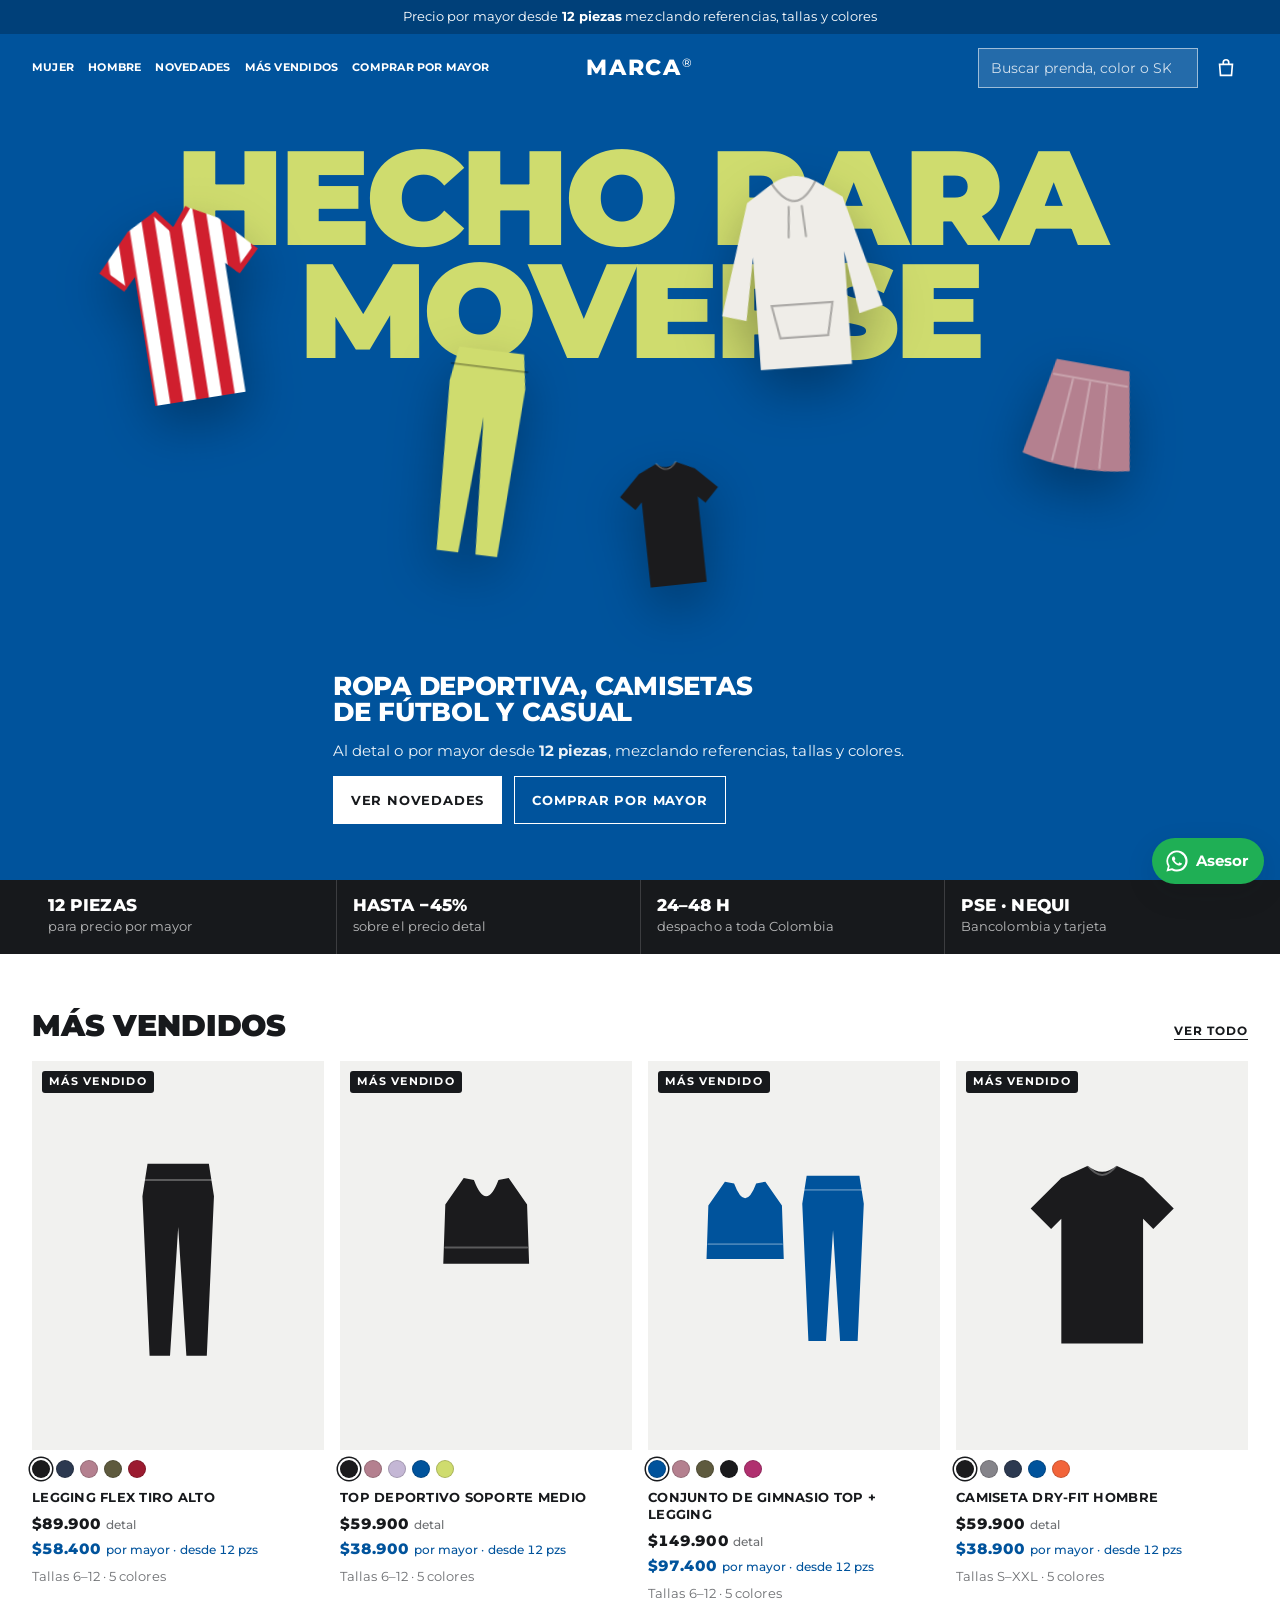
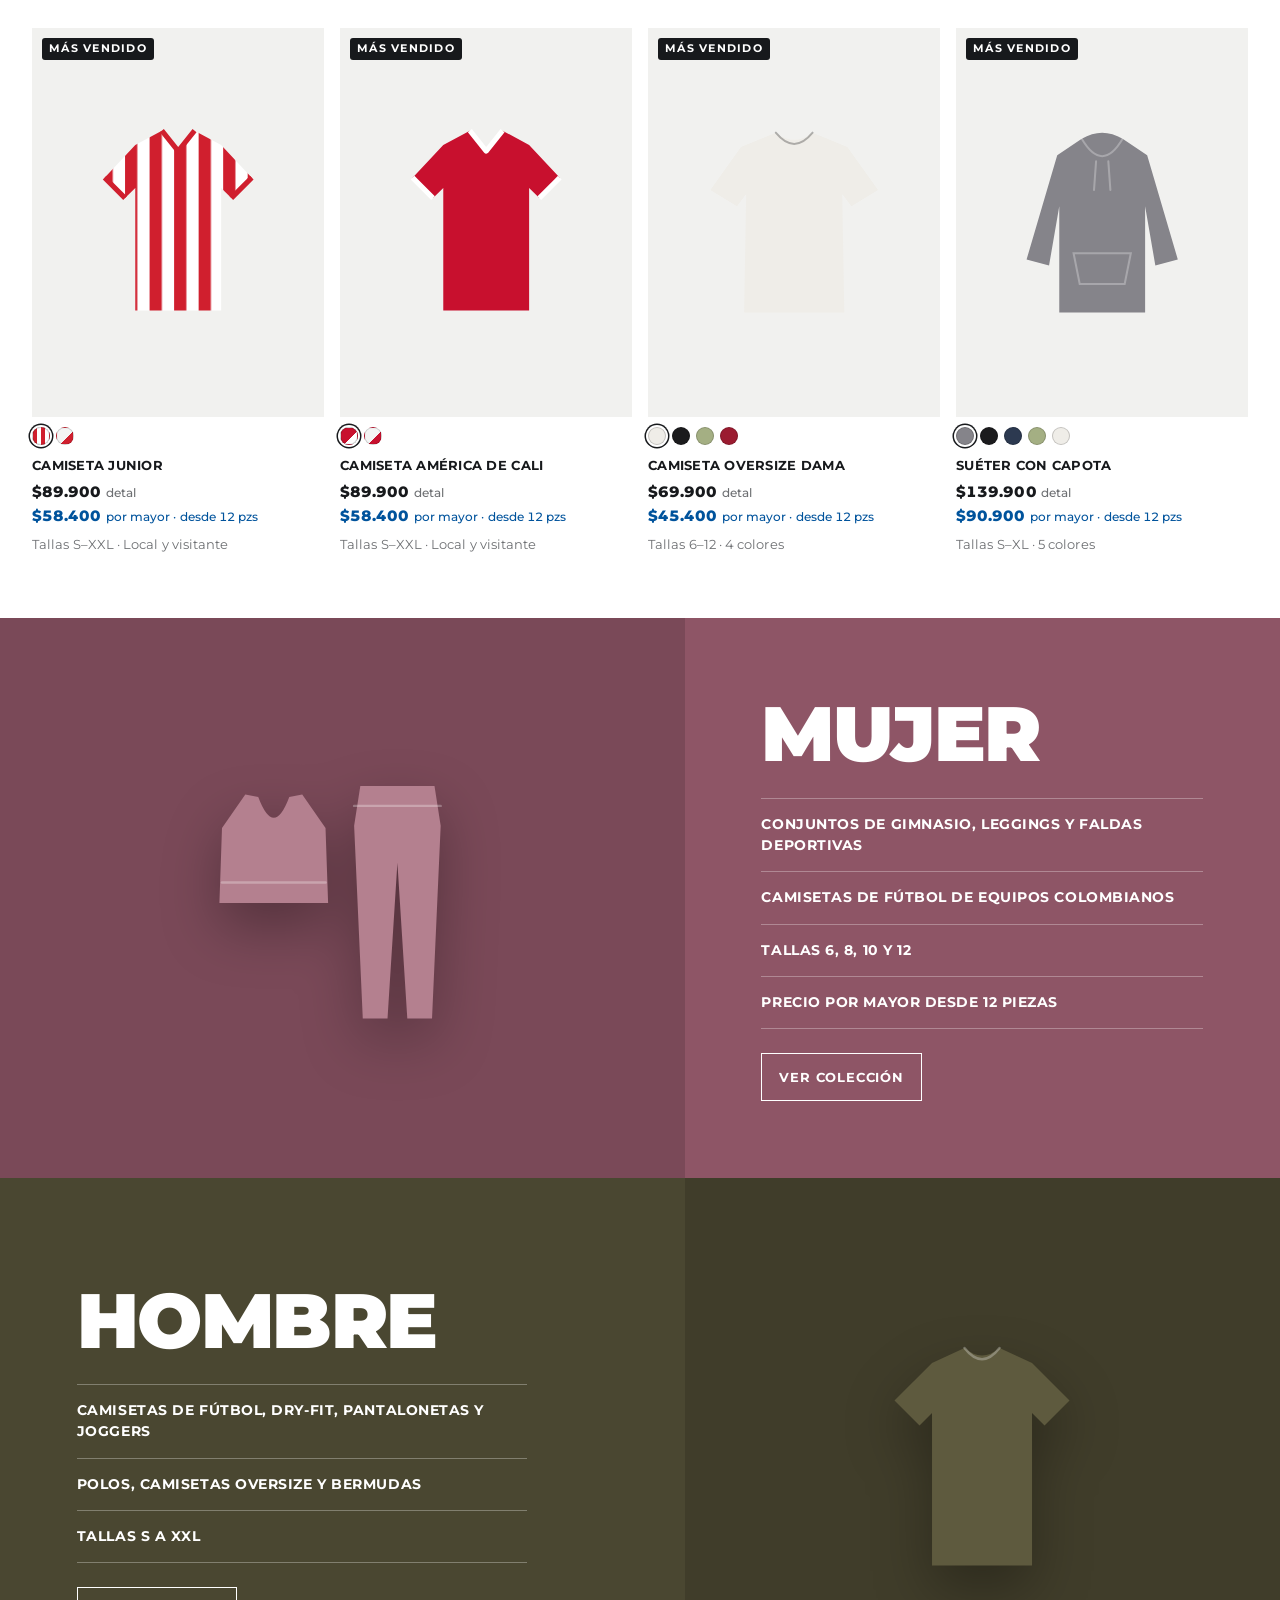
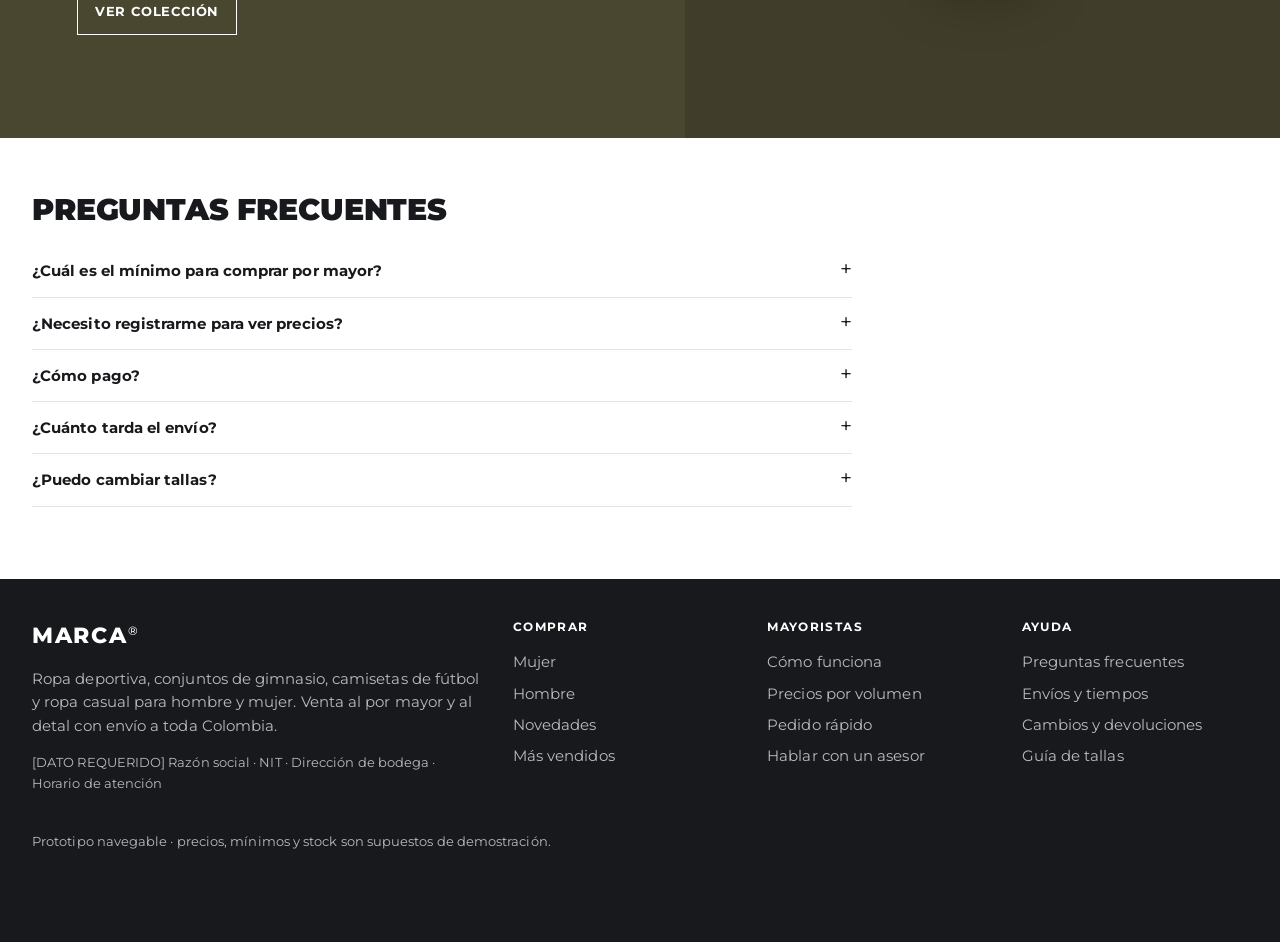
==== index.html @ 1f0aa7eb "Home: dejar solo "Más vendidos" y quitar "Novedades" Más vendidos queda justo después de la franja d" ====
<!doctype html>
<html lang="es-CO">
<head>
  <meta charset="utf-8" />
  <meta name="viewport" content="width=device-width, initial-scale=1, viewport-fit=cover" />
  <title>MARCA · Ropa deportiva, fútbol y casual al por mayor y al detal</title>
  <meta name="description" content="Ropa deportiva, conjuntos de gimnasio, camisetas de fútbol de equipos colombianos y ropa casual para hombre y mujer. Precio por mayor desde 12 piezas mezclando referencias, tallas y colores. Envío a toda Colombia." />
  <link rel="preconnect" href="https://fonts.googleapis.com" />
  <link rel="preconnect" href="https://fonts.gstatic.com" crossorigin />
  <link rel="stylesheet" href="https://fonts.googleapis.com/css2?family=Montserrat:wght@400..900&family=IBM+Plex+Mono:wght@500&display=swap" />
  <link rel="stylesheet" href="assets/css/styles.css" />
</head>
<body class="home">
  <header id="site-header"></header>

  <main>
    <!-- Hero a todo el ancho: titular gigante con las prendas flotando encima -->
    <section class="hero-full" aria-label="Portada">
      <p class="hero-word" aria-hidden="true"><span>HECHO PARA</span><span>MOVERSE</span></p>
      <div class="hero-float" id="hero-float"></div>
      <div class="hero-copy wrap">
        <h1>Ropa deportiva, camisetas de fútbol y casual</h1>
        <p>Al detal o por mayor desde <b>12 piezas</b>, mezclando referencias, tallas y colores.</p>
        <div class="hero-cta">
          <a class="btn light" href="catalogo.html?tag=nuevo">Ver novedades</a>
          <a class="btn outline-light" href="mayoristas.html">Comprar por mayor</a>
        </div>
      </div>
    </section>

    <div class="facts-band">
      <div class="wrap facts">
        <div class="fact"><b>12 piezas</b><span>para precio por mayor</span></div>
        <div class="fact"><b>Hasta −45%</b><span>sobre el precio detal</span></div>
        <div class="fact"><b>24–48 h</b><span>despacho a toda Colombia</span></div>
        <div class="fact"><b>PSE · Nequi</b><span>Bancolombia y tarjeta</span></div>
      </div>
    </div>

    <section class="wrap section">
      <div class="section-h"><h2>Más vendidos</h2><a href="catalogo.html?tag=bestseller" class="see-all">Ver todo</a></div>
      <div class="grid" id="best"></div>
    </section>

    <!-- Banners de colección a todo el ancho -->
    <section class="collection c-mujer">
      <div class="collection-art" data-g="set" data-c="malva"></div>
      <div class="collection-copy">
        <h2>Mujer</h2>
        <ul>
          <li>Conjuntos de gimnasio, leggings y faldas deportivas</li>
          <li>Camisetas de fútbol de equipos colombianos</li>
          <li>Tallas 6, 8, 10 y 12</li>
          <li>Precio por mayor desde 12 piezas</li>
        </ul>
        <a class="btn outline-light" href="catalogo.html?genero=mujer">Ver colección</a>
      </div>
    </section>
    <section class="collection c-hombre reverse">
      <div class="collection-art" data-g="tee" data-c="oliva"></div>
      <div class="collection-copy">
        <h2>Hombre</h2>
        <ul>
          <li>Camisetas de fútbol, dry-fit, pantalonetas y joggers</li>
          <li>Polos, camisetas oversize y bermudas</li>
          <li>Tallas S a XXL</li>
        </ul>
        <a class="btn outline-light" href="catalogo.html?genero=hombre">Ver colección</a>
      </div>
    </section>

    <section class="wrap section">
      <div class="section-h"><h2>Preguntas frecuentes</h2></div>
      <div class="faq">
        <details><summary>¿Cuál es el mínimo para comprar por mayor?</summary><p>12 piezas en total. Puedes mezclar referencias, tallas y colores; no hay mínimo por referencia. Con menos de 12 piezas compras al detal.</p></details>
        <details><summary>¿Necesito registrarme para ver precios?</summary><p>No. Cada prenda muestra los dos precios. Solo te pedimos datos al pagar.</p></details>
        <details><summary>¿Cómo pago?</summary><p>PSE, Nequi, Bancolombia y tarjeta de crédito a través de la pasarela de pago. Para pedidos de distribuidor también transferencia con factura.</p></details>
        <details><summary>¿Cuánto tarda el envío?</summary><p>Despachamos en 24–48 horas hábiles. Ciudades principales: 1–3 días. Resto del país: 2–5 días. Envío gratis desde 36 piezas.</p></details>
        <details><summary>¿Puedo cambiar tallas?</summary><p>[DATO REQUERIDO] Definir política de cambios para mayoristas (plazo, estado de la prenda, quién paga el flete).</p></details>
      </div>
    </section>
  </main>

  <footer id="site-footer"></footer>
  <script src="assets/js/data.js"></script>
  <script src="assets/js/app.js"></script>
</body>
</html>
---- assets/css/styles.css ----
/* Tokens. HEX de Pantone son aproximados (ver data.js). */
:root {
  --paper: #F2F1EC;      /* base, cercano a Cloud Dancer 11-4201 */
  --paper-2: #E7E5DE;
  --card: #FBFAF7;
  --ink: #17191C;
  --ink-2: #4B4E53;
  --muted: #6D6F72;
  --line: #D8D5CD;
  --b2b: #00539C;        /* Azul princesa 19-4150: acción mayorista */
  --b2b-ink: #003D73;
  --b2b-soft: #DDE7F2;
  --ok: #2E7A4E;
  --warn: #9A5B00;
  --bad: #A3252F;
  --wa: #1FAF55;
  --radius: 6px;
  --shadow: 0 10px 30px rgba(23, 25, 28, .10);
  --f-display: 'Archivo', 'Arial Narrow', system-ui, sans-serif;
  --f-body: 'Archivo', system-ui, -apple-system, 'Segoe UI', sans-serif;
  --f-mono: 'IBM Plex Mono', ui-monospace, Consolas, monospace;
  --ease: cubic-bezier(.2, .7, .2, 1);
}
*, *::before, *::after { box-sizing: border-box; }
[hidden] { display: none !important; }
html { -webkit-text-size-adjust: 100%; }
body {
  margin: 0; background: var(--paper); color: var(--ink);
  font: 400 16px/1.55 var(--f-body); font-variation-settings: 'wdth' 100;
}
img, svg { max-width: 100%; display: block; }
a { color: inherit; }
button { font: inherit; color: inherit; cursor: pointer; }
input, select { font: inherit; }
code { font-family: var(--f-mono); font-size: .78rem; letter-spacing: .02em; }
:focus-visible { outline: 2px solid var(--b2b); outline-offset: 2px; }
.sr { position: absolute; width: 1px; height: 1px; overflow: hidden; clip: rect(0 0 0 0); white-space: nowrap; }
.muted { color: var(--muted); }
.small { font-size: .84rem; }
.center { text-align: center; }
.wrap { max-width: 1280px; margin-inline: auto; padding-inline: 16px; }
@media (min-width: 900px) { .wrap { padding-inline: 32px; } }

/* Tipografía */
h1, h2, h3, .h1, .h2 { font-family: var(--f-display); line-height: 1.02; letter-spacing: -.01em; text-wrap: balance; margin: 0; }
.h1 { font-size: clamp(2.3rem, 6.2vw, 4.6rem); font-weight: 800; font-variation-settings: 'wdth' 72; text-transform: uppercase; }
.h2, h2 { font-size: clamp(1.6rem, 3.4vw, 2.4rem); font-weight: 800; font-variation-settings: 'wdth' 78; text-transform: uppercase; }
h3 { font-size: 1.1rem; font-weight: 700; }
.eyebrow { font-family: var(--f-mono); font-size: .72rem; letter-spacing: .12em; text-transform: uppercase; color: var(--muted); margin: 0; }
.lead { font-size: 1.12rem; color: var(--ink-2); max-width: 36em; }

/* Botones */
.btn {
  display: inline-flex; align-items: center; justify-content: center; gap: .5em;
  min-height: 48px; padding: 0 1.3em; border: 1.5px solid var(--ink); border-radius: var(--radius);
  background: var(--ink); color: var(--paper); text-decoration: none; font-weight: 700; letter-spacing: .01em;
  transition: transform .15s var(--ease), background .2s, border-color .2s;
}
.btn:hover { transform: translateY(-1px); }
.btn:active { transform: translateY(0); }
.btn-b2b { background: var(--b2b); border-color: var(--b2b); color: #fff; }
.btn-b2b:hover { background: var(--b2b-ink); border-color: var(--b2b-ink); }
.btn.ghost { background: transparent; color: var(--ink); }
.btn.ghost:hover { background: var(--ink); color: var(--paper); }
.btn.sm { min-height: 36px; font-size: .85rem; padding: 0 .9em; }
.btn.block { display: flex; width: 100%; }
.btn.disabled { opacity: .4; pointer-events: none; }
.link { background: none; border: 0; padding: 0; text-decoration: underline; font-weight: 700; color: inherit; }
.row { display: flex; gap: 10px; align-items: stretch; flex-wrap: wrap; }
.grow { flex: 1; }

/* Header */
#site-header { position: sticky; top: 0; z-index: 30; background: var(--paper); border-bottom: 1px solid var(--line); }
.announce { background: var(--ink); color: var(--paper); text-align: center; font-size: .8rem; padding: 7px 16px; min-height: 32px; }
.announce p { margin: 0; transition: opacity .3s, transform .3s var(--ease); }
.announce p.out { opacity: 0; transform: translateY(-6px); }
.bar { display: flex; align-items: center; gap: 14px; height: 64px; }
.logo { font-family: var(--f-display); font-weight: 900; font-variation-settings: 'wdth' 62; font-size: 1.7rem; letter-spacing: .02em; text-decoration: none; }
.logo span { font-size: .55em; vertical-align: super; font-weight: 500; }
.nav { display: flex; gap: 20px; margin-left: 12px; }
.nav { align-self: stretch; }
.nav-item { display: flex; }
.nav .nav-top { display: flex; align-items: center; text-decoration: none; font-weight: 600; font-size: .95rem; padding: 0; box-shadow: inset 0 -2px 0 transparent; transition: box-shadow .2s; }
.nav .nav-top:hover, .nav-item.open .nav-top { box-shadow: inset 0 -2px 0 var(--ink); }
.nav .nav-top.nav-b2b { color: var(--b2b); }
.nav .nav-top.nav-b2b:hover, .nav-item.open .nav-top.nav-b2b { box-shadow: inset 0 -2px 0 var(--b2b); }
.search { position: relative; margin-left: auto; flex: 0 1 280px; }
.search input { width: 100%; height: 40px; border: 1px solid var(--line); background: var(--card); border-radius: var(--radius); padding: 0 12px; }
.suggest { position: absolute; top: 46px; left: 0; right: 0; background: var(--card); border: 1px solid var(--line); border-radius: var(--radius); box-shadow: var(--shadow); padding: 6px; z-index: 5; }
.suggest a { display: flex; justify-content: space-between; gap: 8px; padding: 8px; border-radius: 4px; text-decoration: none; font-size: .9rem; }
.suggest a:hover { background: var(--paper-2); }
.suggest p { margin: 8px; font-size: .88rem; color: var(--muted); }
.sg-color { justify-content: flex-start !important; align-items: center; font-weight: 600; }
.sg-color i { width: 16px; height: 16px; border-radius: 50%; border: 1px solid rgba(0,0,0,.15); }
.mode { display: inline-flex; border: 1px solid var(--line); border-radius: 999px; padding: 3px; background: var(--card); }
.mode button { border: 0; background: none; padding: 6px 12px; border-radius: 999px; font-size: .82rem; font-weight: 700; transition: background .2s, color .2s; }
.mode button[aria-pressed="true"] { background: var(--ink); color: var(--paper); }
body[data-mode="mayor"] .mode button[data-mode="mayor"][aria-pressed="true"] { background: var(--b2b); color: #fff; }
.icon-btn { background: none; border: 0; width: 44px; height: 44px; display: inline-grid; place-items: center; border-radius: 50%; position: relative; }
.icon-btn:hover { background: var(--paper-2); }
.count { position: absolute; top: 4px; right: 2px; min-width: 19px; height: 19px; padding: 0 5px; border-radius: 10px; background: var(--b2b); color: #fff; font-size: .7rem; font-weight: 700; display: grid; place-items: center; }
.count.bump { animation: bump .45s var(--ease); }
@keyframes bump { 40% { transform: scale(1.45); } }
.only-m { display: none; }

@media (max-width: 1180px) { .search { flex-basis: 200px; } .nav { gap: 14px; } }
.nav .nav-top { white-space: nowrap; }
@media (max-width: 1023px) {
  .only-m { display: inline-grid; }
  .bar { height: auto; flex-wrap: wrap; padding-block: 8px; gap: 8px; }
  .logo { margin-right: auto; }
  .nav { display: none; position: absolute; left: 0; right: 0; top: 100%; flex-direction: column; gap: 0; margin: 0; background: var(--paper); border-bottom: 1px solid var(--line); padding: 8px 16px 16px; }
  body.menu-open .nav { display: flex; }
  .nav .nav-top { padding: 12px 0; font-size: 1.05rem; border-bottom: 1px solid var(--line); box-shadow: none !important; }
  .search { order: 5; flex: 1 1 100%; margin: 0; }
}

/* Menú desplegable */
.mega {
  position: absolute; left: 0; right: 0; top: 100%; z-index: 29;
  background: var(--paper); border-top: 1px solid var(--line); border-bottom: 1px solid var(--line);
  box-shadow: 0 18px 30px rgba(23, 25, 28, .08);
  opacity: 0; visibility: hidden; transform: translateY(-6px);
  transition: opacity .18s var(--ease), transform .22s var(--ease), visibility 0s linear .22s;
}
.nav-item.open .mega { opacity: 1; visibility: visible; transform: none; transition-delay: 0s; }
.mega-in { display: flex; gap: 48px; padding-block: 28px 32px; }
.mega-col { display: grid; gap: 10px; align-content: start; flex: 0 1 220px; min-width: 0; }
.mega-h { font-family: var(--f-mono); font-size: .72rem; letter-spacing: .12em; text-transform: uppercase; color: var(--muted); text-decoration: none; }
a.mega-h:hover { color: var(--ink); }
.mega ul { list-style: none; margin: 0; padding: 0; display: grid; gap: 2px; }
.mega li a { display: flex; justify-content: space-between; gap: 10px; padding: 5px 0; text-decoration: none; font-size: .95rem; }
.mega li a:hover { text-decoration: underline; text-underline-offset: 3px; }
.mega li small { color: var(--muted); font-family: var(--f-mono); font-size: .72rem; }
.mega .mega-all { font-weight: 700; margin-top: 4px; }
.mega-col.mega-tiers { flex-basis: 380px; }
.mega-tiers li { display: flex; justify-content: space-between; gap: 10px; padding: 7px 0; border-bottom: 1px solid var(--line); font-size: .9rem; font-variant-numeric: tabular-nums; }
.mega-tiers .btn { justify-self: start; }
.mega-feat { display: grid; gap: 4px; align-content: start; text-decoration: none; flex: 0 0 210px; margin-left: auto; }
.mega-img { background: var(--paper-2); border-radius: var(--radius); aspect-ratio: 4 / 3.4; display: grid; place-items: center; overflow: hidden; }
.mega-img .garment { width: 42%; transition: transform .35s var(--ease); }
.mega-feat:hover .mega-img .garment { transform: translateY(-3px) scale(1.04); }
.mega-feat b { font-size: .95rem; }
.b2b-t { color: var(--b2b); font-weight: 700; }
@media (max-width: 1023px) {
  .nav { max-height: calc(100vh - 150px); overflow-y: auto; }
  .nav-item { display: block; }
  .nav .nav-top { justify-content: space-between; }
  .nav .nav-top::after { content: '+'; font-weight: 400; font-size: 1.3rem; line-height: 1; transition: transform .2s; }
  .nav-item.open .nav-top::after { transform: rotate(45deg); }
  .mega { position: static; display: none; opacity: 1; visibility: visible; transform: none; box-shadow: none; border: 0; background: none; }
  .nav-item.open .mega { display: block; }
  .mega .wrap { padding-inline: 0; }
  .mega-in { display: grid; grid-template-columns: 1fr 1fr; gap: 18px; padding-block: 8px 16px; }
  .mega-col.mega-tiers { grid-column: 1 / -1; }
  .mega-feat, .mega-tiers p { display: none; }
}

/* Footer */
#site-footer { border-top: 1px solid var(--line); margin-top: 64px; padding-block: 40px 90px; }
.foot { display: grid; gap: 28px; grid-template-columns: 2fr 1fr 1fr 1fr; }
.foot h4 { font-family: var(--f-mono); font-size: .72rem; letter-spacing: .12em; text-transform: uppercase; margin: 0 0 10px; }
.foot a:not(.logo) { display: block; text-decoration: none; padding: 4px 0; color: var(--ink-2); }
.foot a:hover { color: var(--ink); text-decoration: underline; }
.legal { padding-top: 24px; }
@media (max-width: 760px) { .foot { grid-template-columns: 1fr 1fr; } .foot > div:first-child { grid-column: 1 / -1; } }

/* WhatsApp flotante */
.wa-float { position: fixed; right: 16px; bottom: calc(16px + env(safe-area-inset-bottom, 0px)); z-index: 25; display: flex; align-items: center; gap: 6px; background: var(--wa); color: #fff; text-decoration: none; font-weight: 700; padding: 10px 16px 10px 12px; border-radius: 999px; box-shadow: var(--shadow); }
.wa-float:hover { filter: brightness(1.05); }

/* Hero */
.hero { display: grid; grid-template-columns: 1.15fr .85fr; gap: 32px; align-items: center; padding-block: 40px 32px; }
.hero .lead { margin: 18px 0 26px; }
.hero-cta { display: flex; gap: 12px; flex-wrap: wrap; }
.hero-art { position: relative; background: var(--paper-2); border-radius: var(--radius); aspect-ratio: 4 / 4.4; display: grid; place-items: center; overflow: hidden; max-width: 100%; }
.hero-art .garment { width: 62%; transition: opacity .35s, transform .5s var(--ease); }
#hero-garments.swap .garment { opacity: 0; transform: translateY(10px) scale(.97); }
.hero-art figcaption { position: absolute; left: 14px; bottom: 12px; right: 14px; font-size: .8rem; display: flex; align-items: center; gap: 8px; }
.hero-art figcaption i, .season-sw i, .sw { display: inline-block; width: 14px; height: 14px; border-radius: 50%; border: 1px solid rgba(0,0,0,.18); }
.hero-art .stamp { position: absolute; top: 14px; left: 14px; font-family: var(--f-mono); font-size: .7rem; letter-spacing: .1em; text-transform: uppercase; background: var(--card); padding: 4px 8px; border-radius: 3px; }
@media (max-width: 860px) {
  .hero { grid-template-columns: 1fr; padding-top: 24px; gap: 20px; }
  .hero-art { aspect-ratio: 16 / 10; }
  .hero-art .garment { width: 34%; }
}

/* Franja de condiciones: responde las 4 preguntas del mayorista */
.facts { display: grid; grid-template-columns: repeat(4, 1fr); border-block: 1px solid var(--line); }
.fact { padding: 18px 16px; border-left: 1px solid var(--line); }
.fact:first-child { border-left: 0; }
.fact b { display: block; font-family: var(--f-display); font-variation-settings: 'wdth' 75; font-size: 1.5rem; font-weight: 800; line-height: 1.1; }
.fact span { font-size: .86rem; color: var(--ink-2); }
@media (max-width: 760px) { .facts { grid-template-columns: 1fr 1fr; } .fact:nth-child(3) { border-left: 0; } .fact:nth-child(n+3) { border-top: 1px solid var(--line); } }

.section { padding-block: 56px 8px; }
.section-h { display: flex; justify-content: space-between; align-items: end; gap: 16px; margin-bottom: 20px; flex-wrap: wrap; }
.section-h p { margin: 6px 0 0; }

/* Categorías */
.cats { display: grid; grid-template-columns: repeat(6, 1fr); gap: 12px; }
.cat { text-decoration: none; display: grid; gap: 4px; }
.cat-img { background: var(--paper-2); border-radius: var(--radius); aspect-ratio: 1; display: grid; place-items: center; transition: background .2s; }
.cat-img .garment { width: 62%; transition: transform .35s var(--ease); }
.cat:hover .cat-img .garment { transform: translateY(-4px) rotate(-2deg); }
.cat span { font-weight: 700; }
@media (max-width: 900px) { .cats { grid-template-columns: repeat(3, 1fr); } }
@media (max-width: 480px) { .cats { grid-template-columns: repeat(2, 1fr); } }

/* Tarjetas de producto */
.grid { display: grid; grid-template-columns: repeat(4, 1fr); gap: 24px 16px; }
@media (max-width: 1000px) { .grid { grid-template-columns: repeat(3, 1fr); } }
@media (max-width: 700px) { .grid { grid-template-columns: repeat(2, 1fr); gap: 20px 12px; } }
.card { display: grid; gap: 10px; align-content: start; }
.card-img { position: relative; display: grid; place-items: center; background: var(--paper-2); border-radius: var(--radius); aspect-ratio: 4 / 5; overflow: hidden; }
.card-img .g-main { width: 70%; }
.card-img .garment { transition: transform .4s var(--ease); }
.card:hover .card-img .garment { transform: scale(1.04); }
.tag { position: absolute; top: 10px; left: 10px; z-index: 1; font-family: var(--f-mono); font-size: .66rem; letter-spacing: .08em; text-transform: uppercase; background: var(--card); padding: 3px 7px; border-radius: 3px; }
.tag.dark { background: var(--ink); color: var(--paper); }
.card-body { display: grid; gap: 6px; }
.card-name { text-decoration: none; font-weight: 600; line-height: 1.3; }
.card-name:hover { text-decoration: underline; }
.card-price { display: grid; gap: 1px; }
.price { font-weight: 800; font-variant-numeric: tabular-nums; }
.price.b2b { color: var(--b2b); }
.card-meta { margin: 0; }
.swatches { display: flex; gap: 6px; list-style: none; margin: 0; padding: 0; flex-wrap: wrap; }
.swatches .sw { width: 18px; height: 18px; padding: 0; cursor: pointer; box-shadow: 0 0 0 2px var(--paper); transition: box-shadow .15s; }
.swatches .sw.on { box-shadow: 0 0 0 2px var(--paper), 0 0 0 3.5px var(--ink); }
.swatches.lg .sw { width: 30px; height: 30px; }

/* Calculadora y niveles */
.calc { display: grid; grid-template-columns: 1fr 1fr; gap: 0; border: 1px solid var(--line); border-radius: var(--radius); background: var(--card); overflow: hidden; }
.calc-in { padding: 24px; display: grid; gap: 14px; align-content: start; }
.calc-in input[type=range] { width: 100%; accent-color: var(--b2b); }
.calc-out { padding: 24px; background: var(--ink); color: var(--paper); display: grid; gap: 14px; align-content: start; }
.calc-out dl { margin: 0; display: grid; gap: 12px; }
.calc-out dt { font-family: var(--f-mono); font-size: .7rem; letter-spacing: .1em; text-transform: uppercase; opacity: .7; }
.calc-out dd { margin: 0; font-family: var(--f-display); font-variation-settings: 'wdth' 75; font-size: 1.7rem; font-weight: 800; font-variant-numeric: tabular-nums; }
.calc-out .hl { color: #9CC3EA; }
.tier-rows { display: grid; gap: 6px; }
.tier-rows div { display: flex; justify-content: space-between; padding: 10px 12px; border: 1px solid var(--line); border-radius: 4px; font-variant-numeric: tabular-nums; transition: background .25s, border-color .25s, color .25s; }
.tier-rows div.on { background: var(--b2b); border-color: var(--b2b); color: #fff; }
@media (max-width: 760px) { .calc { grid-template-columns: 1fr; } }

/* Pasos */
.steps { display: grid; grid-template-columns: repeat(4, 1fr); gap: 16px; counter-reset: s; list-style: none; padding: 0; margin: 0; }
.steps li { border-top: 2px solid var(--ink); padding-top: 14px; counter-increment: s; }
.steps li::before { content: counter(s, decimal-leading-zero); font-family: var(--f-mono); font-size: .75rem; color: var(--muted); }
.steps h3 { margin: 6px 0; }
.steps p { margin: 0; color: var(--ink-2); font-size: .94rem; }
@media (max-width: 800px) { .steps { grid-template-columns: 1fr 1fr; } }
@media (max-width: 460px) { .steps { grid-template-columns: 1fr; } }

/* Temporada */
.seasons { display: grid; grid-template-columns: repeat(3, 1fr); gap: 16px; }
.season { text-decoration: none; border: 1px solid var(--line); border-radius: var(--radius); padding: 18px; display: grid; gap: 6px; background: var(--card); transition: border-color .2s, transform .2s var(--ease); }
.season:hover { border-color: var(--ink); transform: translateY(-2px); }
.season h3 { font-size: 1.4rem; font-family: var(--f-display); font-variation-settings: 'wdth' 75; text-transform: uppercase; }
.season p { margin: 0; }
.season-sw { display: flex; }
.season-sw i { width: 44px; height: 44px; margin-right: -10px; border: 3px solid var(--card); }
@media (max-width: 800px) { .seasons { grid-template-columns: 1fr; } }

/* Confianza */
.trust { display: grid; grid-template-columns: repeat(3, 1fr); gap: 16px; }
.trust > div { border: 1px dashed var(--line); border-radius: var(--radius); padding: 18px; }
.trust h3 { margin-bottom: 6px; }
.trust p { margin: 0; color: var(--ink-2); font-size: .94rem; }
@media (max-width: 800px) { .trust { grid-template-columns: 1fr; } }

/* FAQ */
details { border-bottom: 1px solid var(--line); padding: 14px 0; }
summary { cursor: pointer; font-weight: 700; list-style: none; display: flex; justify-content: space-between; gap: 12px; }
summary::-webkit-details-marker { display: none; }
summary::after { content: '+'; font-weight: 400; font-size: 1.3rem; line-height: 1; transition: transform .2s; }
details[open] summary::after { transform: rotate(45deg); }
details p { margin: 10px 0 0; color: var(--ink-2); }
.faq { max-width: 820px; }

/* Catálogo */
.cat-head { display: flex; justify-content: space-between; align-items: end; gap: 16px; padding-block: 28px 16px; flex-wrap: wrap; }
.cat-tools { display: flex; gap: 10px; align-items: center; flex-wrap: wrap; }
.cat-tools select { height: 40px; border: 1px solid var(--line); border-radius: var(--radius); background: var(--card); padding: 0 10px; }
.view-toggle { display: inline-flex; border: 1px solid var(--line); border-radius: var(--radius); overflow: hidden; }
.view-toggle button { border: 0; background: var(--card); padding: 0 12px; height: 38px; font-size: .85rem; font-weight: 600; }
.view-toggle button[aria-pressed="true"] { background: var(--b2b); color: #fff; }
.layout { display: grid; grid-template-columns: 240px 1fr; gap: 32px; align-items: start; }
.filters { position: sticky; top: 120px; max-height: calc(100vh - 140px); overflow: auto; }
.filters-h { display: none; }
fieldset { border: 0; border-bottom: 1px solid var(--line); margin: 0; padding: 14px 0; }
legend { font-family: var(--f-mono); font-size: .72rem; letter-spacing: .12em; text-transform: uppercase; padding: 0; margin-bottom: 8px; float: left; width: 100%; }
fieldset > *:not(legend) { clear: both; }
.chk { display: flex; gap: 8px; align-items: center; padding: 4px 0; cursor: pointer; }
.chk input { accent-color: var(--ink); width: 18px; height: 18px; }
.size-grid { display: grid; grid-template-columns: repeat(4, 1fr); gap: 6px; }
.size-chip input, .color-chip input { position: absolute; opacity: 0; }
.size-chip span { display: grid; place-items: center; height: 36px; border: 1px solid var(--line); border-radius: 4px; font-size: .82rem; cursor: pointer; background: var(--card); }
.size-chip input:checked + span { background: var(--ink); color: var(--paper); border-color: var(--ink); }
.size-chip input:focus-visible + span, .color-chip input:focus-visible + i { outline: 2px solid var(--b2b); outline-offset: 2px; }
.color-grid { display: grid; gap: 4px; }
.color-chip { position: relative; display: flex; align-items: center; gap: 8px; cursor: pointer; font-size: .9rem; padding: 3px 0; }
.color-chip i { width: 20px; height: 20px; border-radius: 50%; border: 1px solid rgba(0,0,0,.18); }
.color-chip input:checked + i { box-shadow: 0 0 0 2px var(--paper), 0 0 0 3.5px var(--ink); }
.color-chip input:checked ~ span { font-weight: 700; }
.chips { display: flex; gap: 6px; flex-wrap: wrap; margin-bottom: 16px; min-height: 0; }
.chip { border: 1px solid var(--line); background: var(--card); border-radius: 999px; padding: 4px 10px; font-size: .82rem; text-transform: capitalize; }
.chip:hover { border-color: var(--ink); }
.open-filters { display: none; }
.empty { padding: 40px 0; display: grid; gap: 12px; justify-items: start; }
@media (max-width: 899px) {
  .layout { grid-template-columns: 1fr; }
  .open-filters { display: inline-flex; }
  .filters { position: fixed; inset: auto 0 0 0; top: auto; max-height: 82vh; background: var(--paper); z-index: 40; padding: 0 16px 16px; border-radius: 14px 14px 0 0; box-shadow: 0 -10px 40px rgba(0,0,0,.2); transform: translateY(105%); transition: transform .3s var(--ease); }
  body.filters-open .filters { transform: none; }
  .filters-h { display: flex; justify-content: space-between; align-items: center; position: sticky; top: 0; background: var(--paper); padding: 14px 0; border-bottom: 1px solid var(--line); z-index: 1; }
  .filters-apply { position: sticky; bottom: 0; background: var(--paper); padding-top: 12px; }
}
@media (min-width: 900px) { .filters-apply { display: none; } }

/* Pedido rápido y matriz talla × color */
.quick { display: grid; gap: 18px; }
.quick-item { border: 1px solid var(--line); border-radius: var(--radius); background: var(--card); padding: 14px; }
.quick-item header { display: flex; gap: 10px; align-items: baseline; flex-wrap: wrap; margin-bottom: 10px; }
.quick-item header .price { margin-left: auto; }
.matrix-wrap { overflow-x: auto; }
.matrix { border-collapse: collapse; width: 100%; font-size: .88rem; }
.matrix th, .matrix td { padding: 6px 4px; text-align: center; border-bottom: 1px solid var(--line); vertical-align: top; }
.matrix thead th { font-family: var(--f-mono); font-size: .72rem; color: var(--muted); font-weight: 500; }
.matrix tbody th { text-align: left; white-space: nowrap; font-weight: 600; padding-right: 10px; }
.matrix tbody th .sw { vertical-align: -2px; margin-right: 6px; }
.matrix input { width: 52px; height: 38px; text-align: center; border: 1px solid var(--line); border-radius: 4px; background: var(--paper); font-variant-numeric: tabular-nums; }
.matrix input:not(:placeholder-shown) { border-color: var(--b2b); background: var(--b2b-soft); font-weight: 700; }
.matrix small { display: block; font-size: .66rem; margin-top: 2px; }
.matrix .low { color: var(--warn); }
.matrix .out { color: var(--muted); display: inline-block; padding-top: 10px; }
.matrix .rt { font-weight: 800; font-variant-numeric: tabular-nums; padding-top: 14px; }
.curve { display: flex; gap: 8px; align-items: center; margin-top: 10px; flex-wrap: wrap; }

/* Medidor de nivel */
.meter { display: grid; gap: 8px; padding: 12px 14px; background: var(--b2b-soft); border-radius: var(--radius); }
.meter p { margin: 0; font-size: .9rem; }
.meter.compact { border-radius: 0; }
.track { position: relative; height: 8px; background: rgba(0,83,156,.18); border-radius: 4px; overflow: hidden; }
.track span { position: absolute; inset: 0 auto 0 0; background: var(--b2b); border-radius: 4px; transition: width .5s var(--ease); }
.track i { position: absolute; top: 0; bottom: 0; width: 2px; background: var(--card); }

/* PDP */
.crumbs { padding-block: 18px; }
.crumbs a { text-decoration: none; }
.crumbs a:hover { text-decoration: underline; }
.pdp { display: grid; grid-template-columns: 1.1fr .9fr; gap: 40px; align-items: start; }
.gallery { position: sticky; top: 120px; display: grid; gap: 10px; }
.g-stage { background: var(--paper-2); border-radius: var(--radius); aspect-ratio: 4 / 4.6; display: grid; place-items: center; }
.g-stage .garment { width: 58%; animation: fadeUp .4s var(--ease); }
@keyframes fadeUp { from { opacity: .3; transform: translateY(6px); } }
.g-thumbs { display: flex; gap: 8px; overflow-x: auto; }
.g-thumbs button { flex: 0 0 72px; aspect-ratio: 1; background: var(--paper-2); border: 1px solid transparent; border-radius: 4px; padding: 8px; }
.g-thumbs button:hover { border-color: var(--ink); }
.buy { display: grid; gap: 16px; }
.buy h1 { font-size: clamp(1.8rem, 3.6vw, 2.6rem); font-weight: 800; font-variation-settings: 'wdth' 75; text-transform: uppercase; }
.pdp-price { font-size: 1.8rem; font-weight: 800; margin: 0; font-variant-numeric: tabular-nums; }
.field { display: grid; gap: 8px; }
.label { font-size: .9rem; }
.sizes { display: flex; gap: 8px; flex-wrap: wrap; }
.size { min-width: 52px; height: 48px; border: 1px solid var(--line); background: var(--card); border-radius: 4px; font-weight: 600; display: grid; place-items: center; line-height: 1; padding: 0 8px; }
.size small { font-size: .6rem; color: var(--warn); font-weight: 500; }
.size.on { background: var(--ink); color: var(--paper); border-color: var(--ink); }
.size:disabled { opacity: .35; text-decoration: line-through; cursor: not-allowed; }
.sizes.shake { animation: shake .35s; }
@keyframes shake { 25% { transform: translateX(-5px); } 75% { transform: translateX(5px); } }
.qty { display: inline-flex; align-items: center; border: 1px solid var(--line); border-radius: var(--radius); background: var(--card); }
.qty button { width: 44px; height: 46px; border: 0; background: none; font-size: 1.2rem; }
.qty output { min-width: 28px; text-align: center; font-weight: 700; font-variant-numeric: tabular-nums; }
.qty.sm button { width: 30px; height: 30px; font-size: 1rem; }
.qty.sm output { min-width: 22px; font-size: .85rem; }
.tiers { width: 100%; border-collapse: collapse; font-variant-numeric: tabular-nums; font-size: .92rem; }
.tiers th { text-align: left; font-family: var(--f-mono); font-size: .7rem; font-weight: 500; color: var(--muted); letter-spacing: .06em; text-transform: uppercase; padding: 6px 8px; border-bottom: 1px solid var(--ink); }
.tiers td { padding: 9px 8px; border-bottom: 1px solid var(--line); }
.tiers tr.on td { background: var(--b2b); color: #fff; }
.pdp-sum { display: flex; justify-content: space-between; padding: 12px 0; border-top: 1px solid var(--line); font-variant-numeric: tabular-nums; }
.assure { list-style: none; padding: 14px 0; margin: 0; display: grid; gap: 8px; border-block: 1px solid var(--line); color: var(--ink-2); }
.wrap-inner { padding-top: 56px; display: grid; gap: 20px; }
@media (max-width: 860px) {
  .pdp { grid-template-columns: 1fr; gap: 20px; }
  .gallery { position: static; }
  .g-stage { aspect-ratio: 4 / 3.4; }
  .g-stage .garment { width: 40%; }
}

/* Drawer */
.scrim { position: fixed; inset: 0; background: rgba(23,25,28,.45); z-index: 50; }
.drawer { position: fixed; top: 0; right: 0; bottom: 0; width: min(440px, 100%); background: var(--paper); z-index: 51; display: flex; flex-direction: column; transform: translateX(100%); transition: transform .35s var(--ease); box-shadow: var(--shadow); visibility: hidden; }
.drawer.open { transform: none; visibility: visible; }
.drawer-h { display: flex; justify-content: space-between; align-items: center; padding: 12px 16px; padding-top: calc(12px + env(safe-area-inset-top, 0px)); border-bottom: 1px solid var(--line); }
.drawer-h h2 { font-size: 1.3rem; }
.drawer-items { flex: 1; overflow: auto; padding: 0 16px; }
.drawer-f { border-top: 1px solid var(--line); padding: 14px 16px; padding-bottom: calc(14px + env(safe-area-inset-bottom, 0px)); display: grid; gap: 10px; }
.line { display: grid; grid-template-columns: 72px 1fr; gap: 12px; padding: 14px 0; border-bottom: 1px solid var(--line); }
.line-img { display: grid; place-items: center; aspect-ratio: 4 / 5; border-radius: 4px; padding: 6px; }
.line-body { display: grid; gap: 4px; min-width: 0; }
.line-top { display: flex; justify-content: space-between; gap: 8px; }
.line-top a { text-decoration: none; font-weight: 600; }
.line-vars { list-style: none; margin: 4px 0 0; padding: 0; display: grid; gap: 4px; font-size: .84rem; }
.line-vars li { display: flex; align-items: center; gap: 6px; }
.line-vars .sw { width: 12px; height: 12px; }
.line-vars .qty { margin-left: auto; }
.totals { margin: 0; display: grid; gap: 4px; font-variant-numeric: tabular-nums; }
.totals div { display: flex; justify-content: space-between; font-size: .92rem; }
.totals dt { color: var(--ink-2); }
.totals dd { margin: 0; }
.totals .strike { text-decoration: line-through; color: var(--muted); }
.totals .save dd { color: var(--ok); font-weight: 700; }
.totals .grand { font-size: 1.15rem; font-weight: 800; padding-top: 6px; border-top: 1px solid var(--line); margin-top: 4px; }
.totals .grand dt { color: var(--ink); }

/* Toast */
.toast { position: fixed; left: 50%; bottom: calc(84px + env(safe-area-inset-bottom, 0px)); transform: translateX(-50%); background: var(--ink); color: var(--paper); padding: 12px 16px; border-radius: var(--radius); z-index: 60; font-size: .9rem; max-width: calc(100% - 32px); display: flex; gap: 12px; align-items: center; }
.toast.show { animation: toastIn .3s var(--ease); }
@keyframes toastIn { from { opacity: 0; transform: translate(-50%, 10px); } }

/* Página mayoristas */
.b2b-hero { padding-block: 40px 24px; display: grid; gap: 18px; max-width: 880px; }
.conditions { display: grid; grid-template-columns: repeat(3, 1fr); gap: 0; border: 1px solid var(--line); border-radius: var(--radius); background: var(--card); }
.conditions > div { padding: 18px; border-left: 1px solid var(--line); border-top: 1px solid var(--line); }
.conditions > div:nth-child(3n+1) { border-left: 0; }
.conditions > div:nth-child(-n+3) { border-top: 0; }
.conditions h3 { font-size: .98rem; margin-bottom: 4px; }
.conditions p { margin: 0; color: var(--ink-2); font-size: .92rem; }
@media (max-width: 760px) { .conditions { grid-template-columns: 1fr; } .conditions > div { border-left: 0 !important; border-top: 1px solid var(--line) !important; } .conditions > div:first-child { border-top: 0 !important; } }
.lead-form { display: grid; grid-template-columns: 1fr 1fr; gap: 14px; background: var(--card); border: 1px solid var(--line); border-radius: var(--radius); padding: 22px; }
.lead-form .full { grid-column: 1 / -1; }
.lead-form label { display: grid; gap: 6px; font-size: .9rem; font-weight: 600; }
.lead-form input, .lead-form select, .co input, .co select { height: 46px; border: 1px solid var(--line); border-radius: var(--radius); padding: 0 12px; background: var(--paper); font-weight: 400; width: 100%; }
.lead-form .opts { display: flex; gap: 14px; flex-wrap: wrap; font-weight: 400; }
.ok-box { background: var(--b2b-soft); border-radius: var(--radius); padding: 14px; display: grid; gap: 10px; }
@media (max-width: 640px) { .lead-form { grid-template-columns: 1fr; } }

/* Checkout */
.co-layout { display: grid; grid-template-columns: 1.2fr .8fr; gap: 32px; align-items: start; padding-top: 24px; }
.co { display: grid; gap: 20px; }
.co fieldset { background: var(--card); border: 1px solid var(--line); border-radius: var(--radius); padding: 18px; display: grid; gap: 12px; grid-template-columns: 1fr 1fr; }
.co fieldset legend { float: none; padding: 0 6px; margin: 0; width: auto; }
.co label { display: grid; gap: 6px; font-size: .88rem; font-weight: 600; }
.co .full { grid-column: 1 / -1; }
.pay { display: grid; gap: 8px; grid-column: 1 / -1; }
.pay label { display: flex; align-items: center; gap: 10px; border: 1px solid var(--line); border-radius: var(--radius); padding: 12px; font-weight: 600; cursor: pointer; background: var(--paper); }
.pay label:has(input:checked) { border-color: var(--ink); box-shadow: inset 0 0 0 1px var(--ink); }
.pay input { width: 18px; height: 18px; accent-color: var(--ink); }
.pay small { font-weight: 400; color: var(--muted); margin-left: auto; }
.co-side { position: sticky; top: 120px; background: var(--card); border: 1px solid var(--line); border-radius: var(--radius); padding: 18px; display: grid; gap: 14px; }
.co-lines { list-style: none; margin: 0; padding: 0; display: grid; gap: 10px; font-size: .9rem; }
.co-lines li { display: grid; grid-template-columns: 14px 1fr auto; gap: 10px; align-items: start; }
.co-lines .sw { width: 12px; height: 12px; margin-top: 5px; }
@media (max-width: 860px) { .co-layout { grid-template-columns: 1fr; } .co-side { position: static; order: -1; } .co fieldset { grid-template-columns: 1fr; } }

@media (prefers-reduced-motion: reduce) {
  *, *::before, *::after { animation: none !important; transition: none !important; }
}

/* Ficha: dos precios lado a lado que también funcionan como pestañas */
.buy-modes { display: grid; grid-template-columns: 1fr 1fr; gap: 10px; }
.bm { display: grid; gap: 2px; text-align: left; padding: 12px 14px; border: 1.5px solid var(--line); border-radius: var(--radius); background: var(--card); transition: border-color .2s, box-shadow .2s, background .2s; }
.bm:hover { border-color: var(--ink); }
.bm-l { font-family: var(--f-mono); font-size: .7rem; letter-spacing: .1em; text-transform: uppercase; color: var(--muted); }
.bm-p { font-size: 1.6rem; font-weight: 800; font-variant-numeric: tabular-nums; line-height: 1.15; }
.bm-s { font-size: .8rem; color: var(--ink-2); }
.bm.on { border-color: var(--ink); box-shadow: inset 0 0 0 1px var(--ink); }
.bm.b2b .bm-p { color: var(--b2b); }
.bm.b2b.on { border-color: var(--b2b); box-shadow: inset 0 0 0 1px var(--b2b); background: var(--b2b-soft); }
.card-price small { font-weight: 500; font-size: .74rem; }
.card-price .price.b2b { font-size: .95rem; }

/* Tallas agrupadas (dama / caballero / pantalón) y equipos */
.size-group { margin: 10px 0 6px; font-size: .78rem; color: var(--ink-2); font-weight: 600; }
.size-group:first-of-type { margin-top: 0; }
.chk .sw { width: 14px; height: 14px; }
.mega li a span { display: inline-flex; align-items: center; gap: 8px; }
.mega li .sw { width: 14px; height: 14px; }

/* =====================================================================
   Estilo editorial (inspirado en tiendas de moda colombianas):
   fondo blanco, tipografía geométrica gruesa en mayúsculas, bordes rectos,
   imágenes a todo el ancho y encabezado transparente sobre la portada.
   ===================================================================== */
:root {
  --paper: #FFFFFF;
  --paper-2: #F1F1EF;
  --card: #FFFFFF;
  --line: #E4E4E1;
  --radius: 0px;
  --f-display: 'Montserrat', 'Helvetica Neue', Arial, sans-serif;
  --f-body: 'Montserrat', 'Helvetica Neue', Arial, sans-serif;
  --f-mono: 'Montserrat', 'Helvetica Neue', Arial, sans-serif;
  --hero-bg: #00539C;     /* Azul princesa 19-4150 */
  --hero-word: #CFDC6E;   /* Lima daiquiri 12-0435 */
}
body { font-size: 15px; letter-spacing: .005em; }
code { font-family: 'IBM Plex Mono', ui-monospace, Consolas, monospace; }
.h1 { font-size: clamp(2rem, 5vw, 3.6rem); font-weight: 900; letter-spacing: -.01em; }
.h2, h2 { font-size: clamp(1.35rem, 2.6vw, 1.9rem); font-weight: 900; letter-spacing: -.005em; }
.eyebrow, .mega-h, legend, .tag, .bm-l, .foot h4, .calc-out dt, .tiers th, .matrix thead th { font-weight: 700; letter-spacing: .12em; }
.btn { text-transform: uppercase; letter-spacing: .06em; font-size: .82rem; }
.btn.light { background: #fff; color: var(--ink); border-color: #fff; }
.btn.light:hover { background: transparent; color: #fff; }
.btn.outline-light { background: transparent; color: #fff; border-color: #fff; }
.btn.outline-light:hover { background: #fff; color: var(--ink); }
.see-all { font-size: .78rem; font-weight: 700; text-transform: uppercase; letter-spacing: .08em; text-underline-offset: 4px; }

/* Encabezado: menú a la izquierda, marca al centro, búsqueda y pedido a la derecha */
.bar { display: grid; grid-template-columns: 1fr auto 1fr; gap: 16px; height: 68px; }
.nav { justify-self: start; margin: 0; gap: 20px; }
.nav .nav-top { text-transform: uppercase; font-size: .76rem; font-weight: 700; letter-spacing: .04em; }
@media (max-width: 1280px) { .nav { gap: 14px; } .nav .nav-top { font-size: .7rem; letter-spacing: .02em; } .bar-actions .search { width: 170px; flex-basis: 170px; } .logo { font-size: 1.15rem; } }
.nav .nav-top:hover, .nav-item.open .nav-top,
.nav .nav-top.nav-b2b:hover, .nav-item.open .nav-top.nav-b2b { box-shadow: inset 0 -2px 0 currentColor; }
.logo { justify-self: center; font-family: var(--f-display); font-weight: 800; font-size: 1.35rem; letter-spacing: .08em; font-variation-settings: normal; }
.bar-actions { justify-self: end; display: flex; align-items: center; gap: 6px; }
.bar-actions .search { margin: 0; flex: 0 1 220px; width: 220px; }
.search input { border-radius: 0; font-size: .85rem; }
#site-header { transition: background .3s, color .3s, border-color .3s; }
@media (max-width: 1023px) {
  .bar { grid-template-columns: 44px 1fr 44px; grid-template-areas: "menu logo cart" "search search search"; height: auto; padding-block: 6px 10px; row-gap: 6px; }
  #menu-btn { grid-area: menu; }
  .bar .logo { grid-area: logo; margin: 0; }
  .bar-actions { display: contents; }
  .bar-actions .search { grid-area: search; width: 100%; flex: none; }
  .cart-btn { grid-area: cart; justify-self: end; }
}

/* Home: encabezado transparente sobre la portada hasta que se baja */
body.home #site-header { position: fixed; left: 0; right: 0; }
body.home:not(.menu-open) #site-header:not(.solid):not(:has(.nav-item.open)) { background: transparent; border-bottom-color: transparent; color: #fff; }
body.home:not(.menu-open) #site-header:not(.solid):not(:has(.nav-item.open)) .announce { background: rgba(0, 0, 0, .22); }
body.home:not(.menu-open) #site-header:not(.solid):not(:has(.nav-item.open)) .nav-b2b { color: #fff; }
body.home:not(.menu-open) #site-header:not(.solid):not(:has(.nav-item.open)) .search input { background: rgba(255, 255, 255, .14); border-color: rgba(255, 255, 255, .55); color: #fff; }
body.home:not(.menu-open) #site-header:not(.solid):not(:has(.nav-item.open)) .search input::placeholder { color: rgba(255, 255, 255, .8); }
body.home:not(.menu-open) #site-header:not(.solid):not(:has(.nav-item.open)) .icon-btn:hover { background: rgba(255, 255, 255, .15); }

/* Portada a todo el ancho: titular gigante y prendas flotando */
.hero-full { position: relative; min-height: min(100vh, 880px); background: var(--hero-bg); color: #fff; overflow: hidden; display: flex; align-items: flex-end; padding-block: 140px 56px; }
.hero-word { position: absolute; left: 0; right: 0; top: 16%; margin: 0; display: grid; justify-items: center; font-weight: 900; font-size: clamp(56px, 10.5vw, 190px); white-space: nowrap; line-height: .84; letter-spacing: -.03em; color: var(--hero-word); pointer-events: none; user-select: none; }
.hero-float { position: absolute; inset: 0; pointer-events: none; }
.fl { position: absolute; width: clamp(120px, 17vw, 270px); filter: drop-shadow(0 22px 26px rgba(0, 0, 0, .3)); transform: rotate(var(--r, 0deg)); animation: floaty 7s ease-in-out infinite; }
.fl-1 { left: 6%;  top: 20%; --r: -9deg; }
.fl-2 { left: 29%; top: 36%; --r: 7deg;  animation-delay: -2s; }
.fl-3 { right: 29%; top: 16%; --r: -4deg; animation-delay: -4s; }
.fl-4 { right: 7%;  top: 34%; --r: 10deg; animation-delay: -1s; }
.fl-5 { left: 47%; top: 50%; --r: -6deg; width: clamp(90px, 11vw, 170px); animation-delay: -3s; }
@keyframes floaty { 50% { transform: rotate(var(--r, 0deg)) translateY(-14px); } }
.hero-copy { position: relative; z-index: 2; display: grid; gap: 14px; justify-items: start; }
.hero-copy h1 { font-size: clamp(1.15rem, 2vw, 1.6rem); font-weight: 800; text-transform: uppercase; max-width: 24em; }
.hero-copy p { margin: 0; max-width: 40em; opacity: .92; }
@media (max-width: 760px) {
  .hero-full { min-height: 680px; padding-top: 150px; }
  .hero-word { top: 21%; font-size: 17vw; white-space: normal; text-align: center; }
  .fl { width: 30vw; }
  .fl-1 { left: 2%; top: 22%; } .fl-2 { left: 30%; top: 36%; } .fl-3 { right: 4%; top: 20%; } .fl-4, .fl-5 { display: none; }
}

/* Franja de condiciones por mayor */
.facts-band { background: var(--ink); color: #fff; }
.facts-band .facts { border: 0; }
.facts-band .fact { border-left-color: rgba(255, 255, 255, .16); padding-block: 16px; }
.facts-band .fact:nth-child(n+3) { border-top-color: rgba(255, 255, 255, .16); }
.facts-band .fact b { font-family: var(--f-display); font-size: 1.05rem; font-weight: 800; text-transform: uppercase; font-variation-settings: normal; }
.facts-band .fact span { color: rgba(255, 255, 255, .7); font-size: .8rem; }

/* Tarjetas de producto: foto grande, nombre en mayúsculas */
.card-img { aspect-ratio: 3 / 4; background: var(--paper-2); }
.card-name { text-transform: uppercase; font-size: .82rem; font-weight: 700; letter-spacing: .02em; }
.tag { font-weight: 700; }

/* Banners de colección a todo el ancho */
.collection { display: grid; grid-template-columns: 1.15fr 1fr; min-height: 560px; color: #fff; margin-top: 56px; }
.collection + .collection { margin-top: 0; }
.collection.reverse .collection-art { order: 2; }
.collection-art { display: grid; place-items: center; background: rgba(0, 0, 0, .14); overflow: hidden; }
.collection-art .garment { width: 42%; filter: drop-shadow(0 24px 28px rgba(0, 0, 0, .3)); transition: transform .6s var(--ease); }
.collection:hover .collection-art .garment { transform: translateY(-8px) rotate(-3deg); }
.collection-copy { padding: 48px clamp(24px, 6vw, 96px); display: grid; align-content: center; gap: 24px; justify-items: start; }
.collection-copy h2 { font-size: clamp(2.6rem, 6vw, 5rem); letter-spacing: -.02em; }
.collection-copy ul { list-style: none; margin: 0; padding: 0; width: 100%; max-width: 30em; }
.collection-copy li { padding: 15px 0; border-top: 1px solid rgba(255, 255, 255, .3); text-transform: uppercase; font-weight: 700; font-size: .86rem; letter-spacing: .04em; }
.collection-copy li:last-child { border-bottom: 1px solid rgba(255, 255, 255, .3); }
.c-mujer { background: #8E5566; }   /* malva profundo, familia Foxglove */
.c-hombre { background: #4A4731; }  /* oliva, familia Burnt Olive */
@media (max-width: 800px) {
  .collection { grid-template-columns: 1fr; min-height: 0; }
  .collection.reverse .collection-art { order: 0; }
  .collection-art { aspect-ratio: 4 / 3; }
  .collection-art .garment { width: 36%; }
}

/* Pie de página oscuro */
#site-footer { background: var(--ink); color: #fff; border-top: 0; }
#site-footer .muted, #site-footer .foot a:not(.logo) { color: rgba(255, 255, 255, .7); }
#site-footer .foot a:hover { color: #fff; }
#site-footer .logo { color: #fff; }

@media (prefers-reduced-motion: reduce) { .fl { animation: none; } }

/* Niveles de precio por mayor: 4 columnas con un ejemplo real */
.tiers-strip { display: grid; grid-template-columns: repeat(4, 1fr); border-top: 2px solid var(--ink); border-bottom: 1px solid var(--line); }
.ts { display: grid; gap: 6px; align-content: start; padding: 26px 22px 28px; border-left: 1px solid var(--line); }
.ts:first-child { border-left: 0; padding-left: 0; }
.ts p { margin: 0; }
.ts-name { font-size: .74rem; font-weight: 700; text-transform: uppercase; letter-spacing: .12em; color: var(--muted); }
.ts-qty { font-size: .9rem; font-weight: 600; text-transform: uppercase; }
.ts-qty b { display: block; font-size: clamp(2.2rem, 4vw, 3.2rem); font-weight: 900; line-height: 1; letter-spacing: -.02em; }
.ts-off { font-size: 1.5rem; font-weight: 900; color: var(--b2b); }
.ts.detal .ts-off { font-size: 1rem; font-weight: 700; color: var(--ink-2); padding-block: 6px; }
.ts-ex { font-size: .82rem; color: var(--ink-2); padding-top: 10px; border-top: 1px solid var(--line); margin-top: 6px !important; font-variant-numeric: tabular-nums; }
.ts-ex s { color: var(--muted); }
.ts-ex b { color: var(--ink); font-size: .95rem; }
.ts-extra { font-size: .76rem; font-weight: 700; text-transform: uppercase; letter-spacing: .04em; }
.tiers-cta { margin-top: 24px; }
@media (max-width: 800px) {
  .tiers-strip { grid-template-columns: 1fr 1fr; }
  .ts { padding: 20px 14px; }
  .ts:nth-child(3) { border-left: 0; padding-left: 0; }
  .ts:nth-child(n+3) { border-top: 1px solid var(--line); }
}
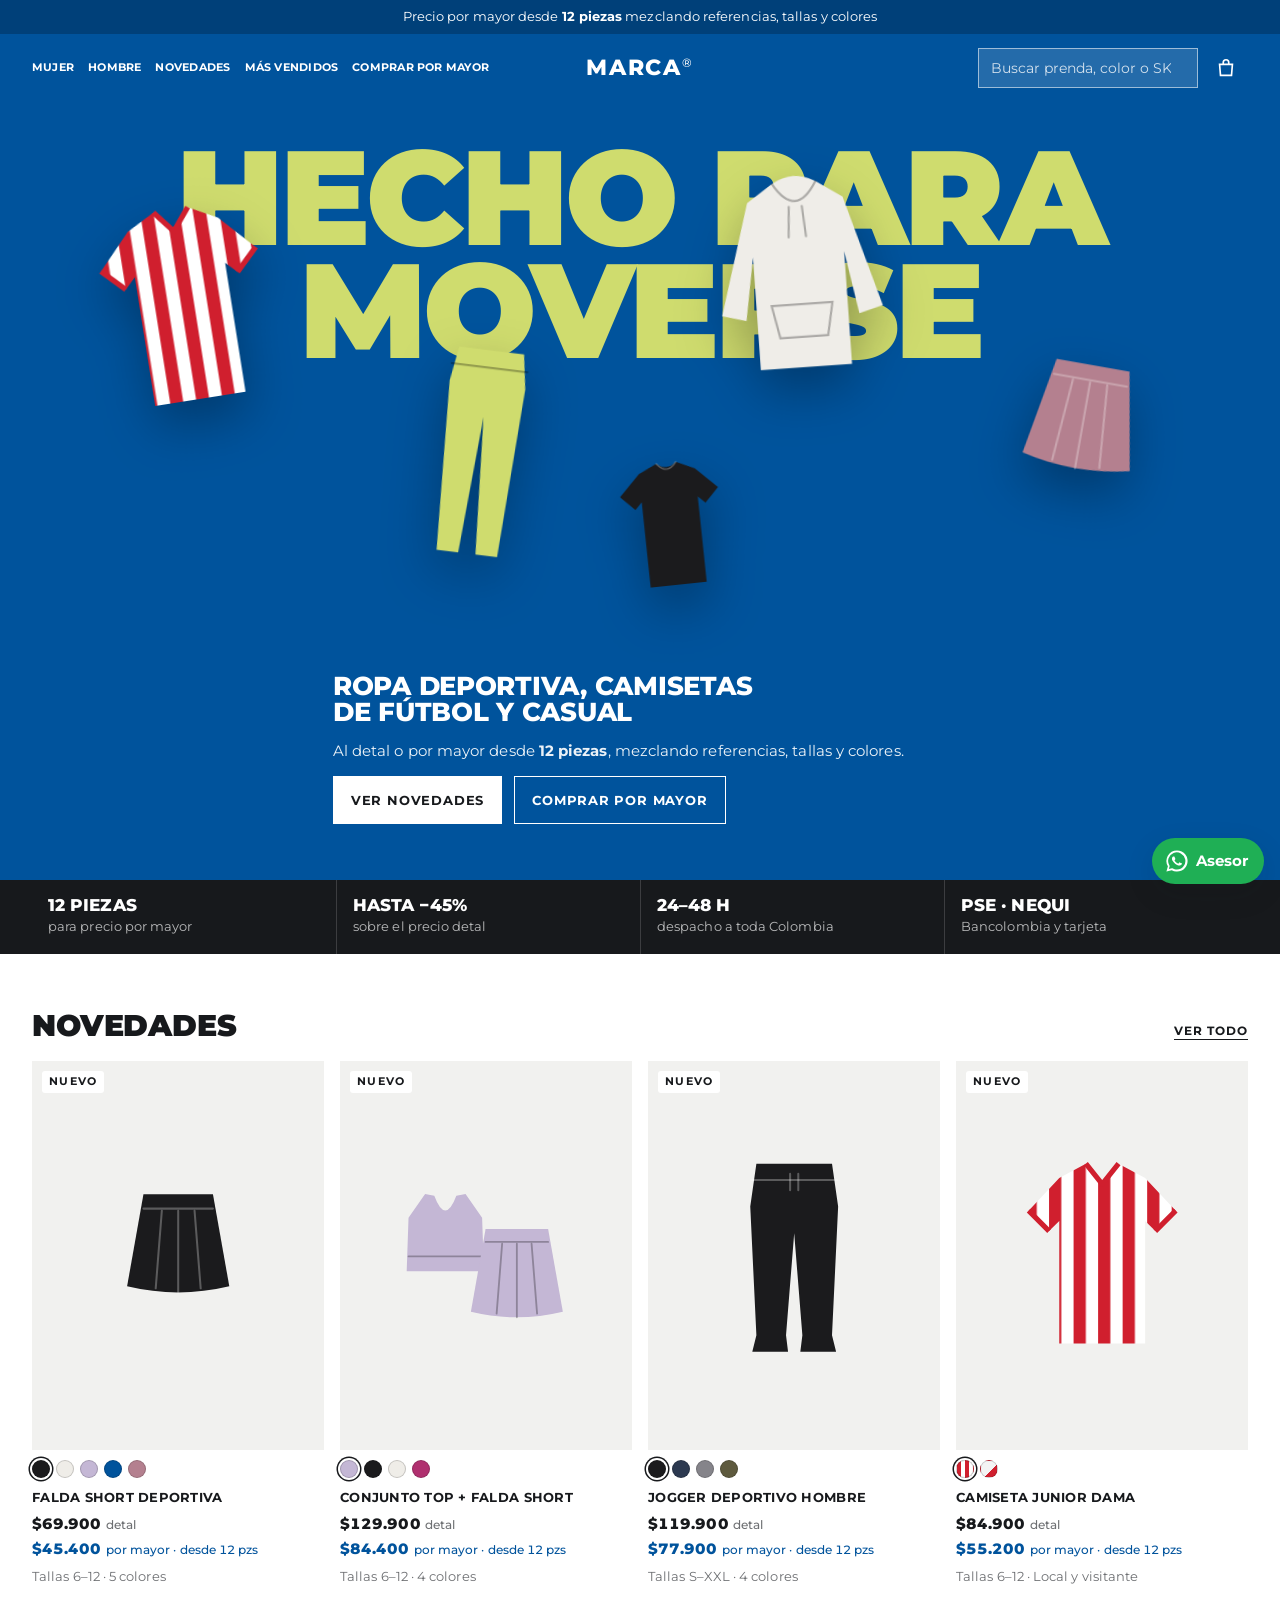
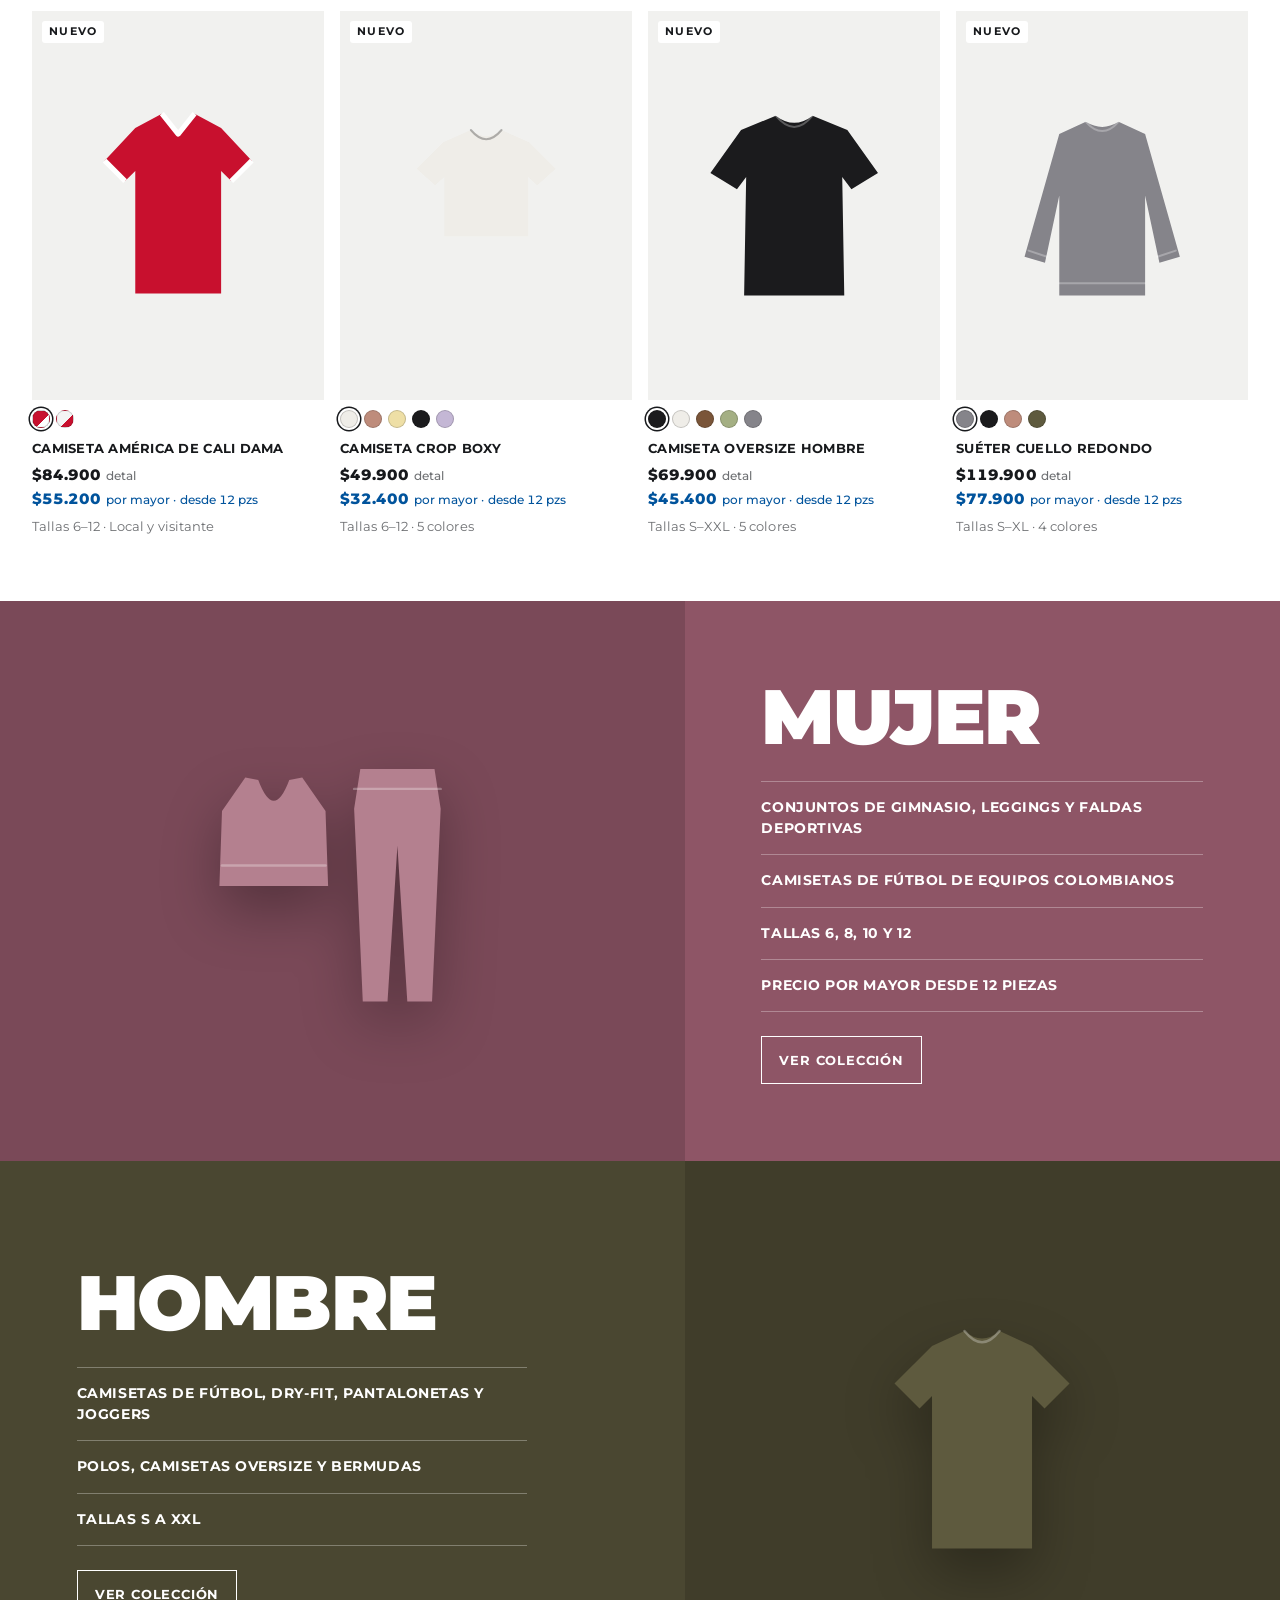
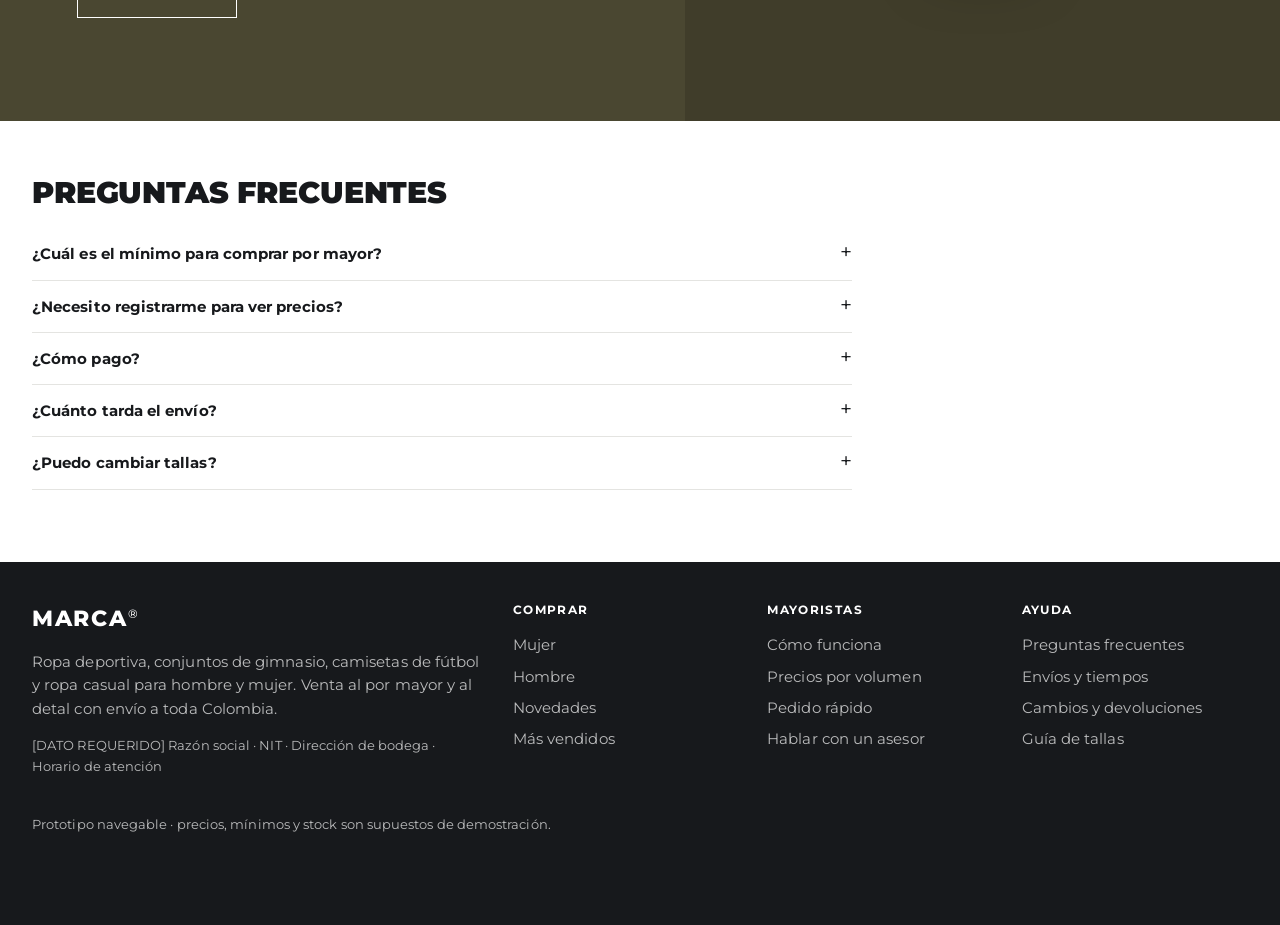
==== commit a92ac77e: "Home: dejar solo "Novedades" y quitar "Más vendidos" Co-Authored-By: Claude Opus 5.5 <noreply@anthro" ====
--- a/index.html
+++ b/index.html
@@ -38,8 +38,8 @@
     </div>
 
     <section class="wrap section">
-      <div class="section-h"><h2>Más vendidos</h2><a href="catalogo.html?tag=bestseller" class="see-all">Ver todo</a></div>
-      <div class="grid" id="best"></div>
+      <div class="section-h"><h2>Novedades</h2><a href="catalogo.html?tag=nuevo" class="see-all">Ver todo</a></div>
+      <div class="grid" id="new-in"></div>
     </section>
 
     <!-- Banners de colección a todo el ancho -->
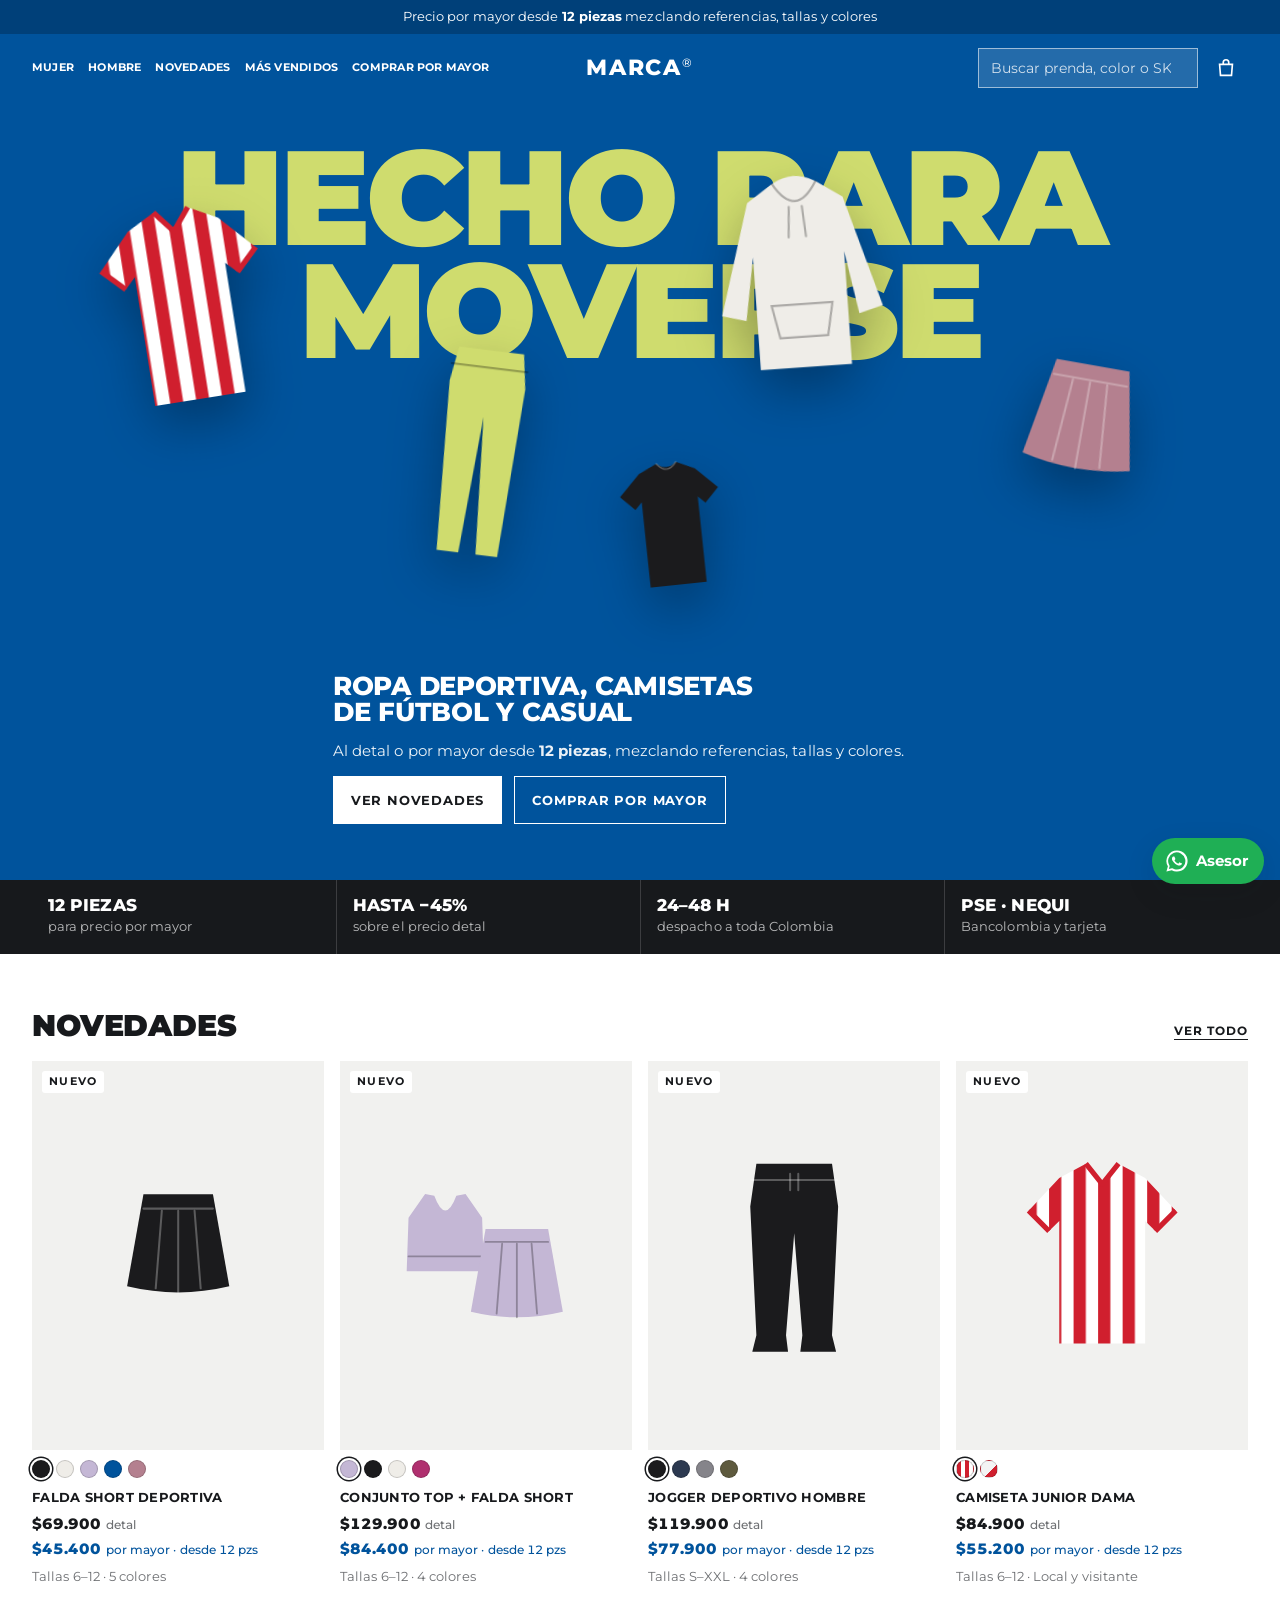
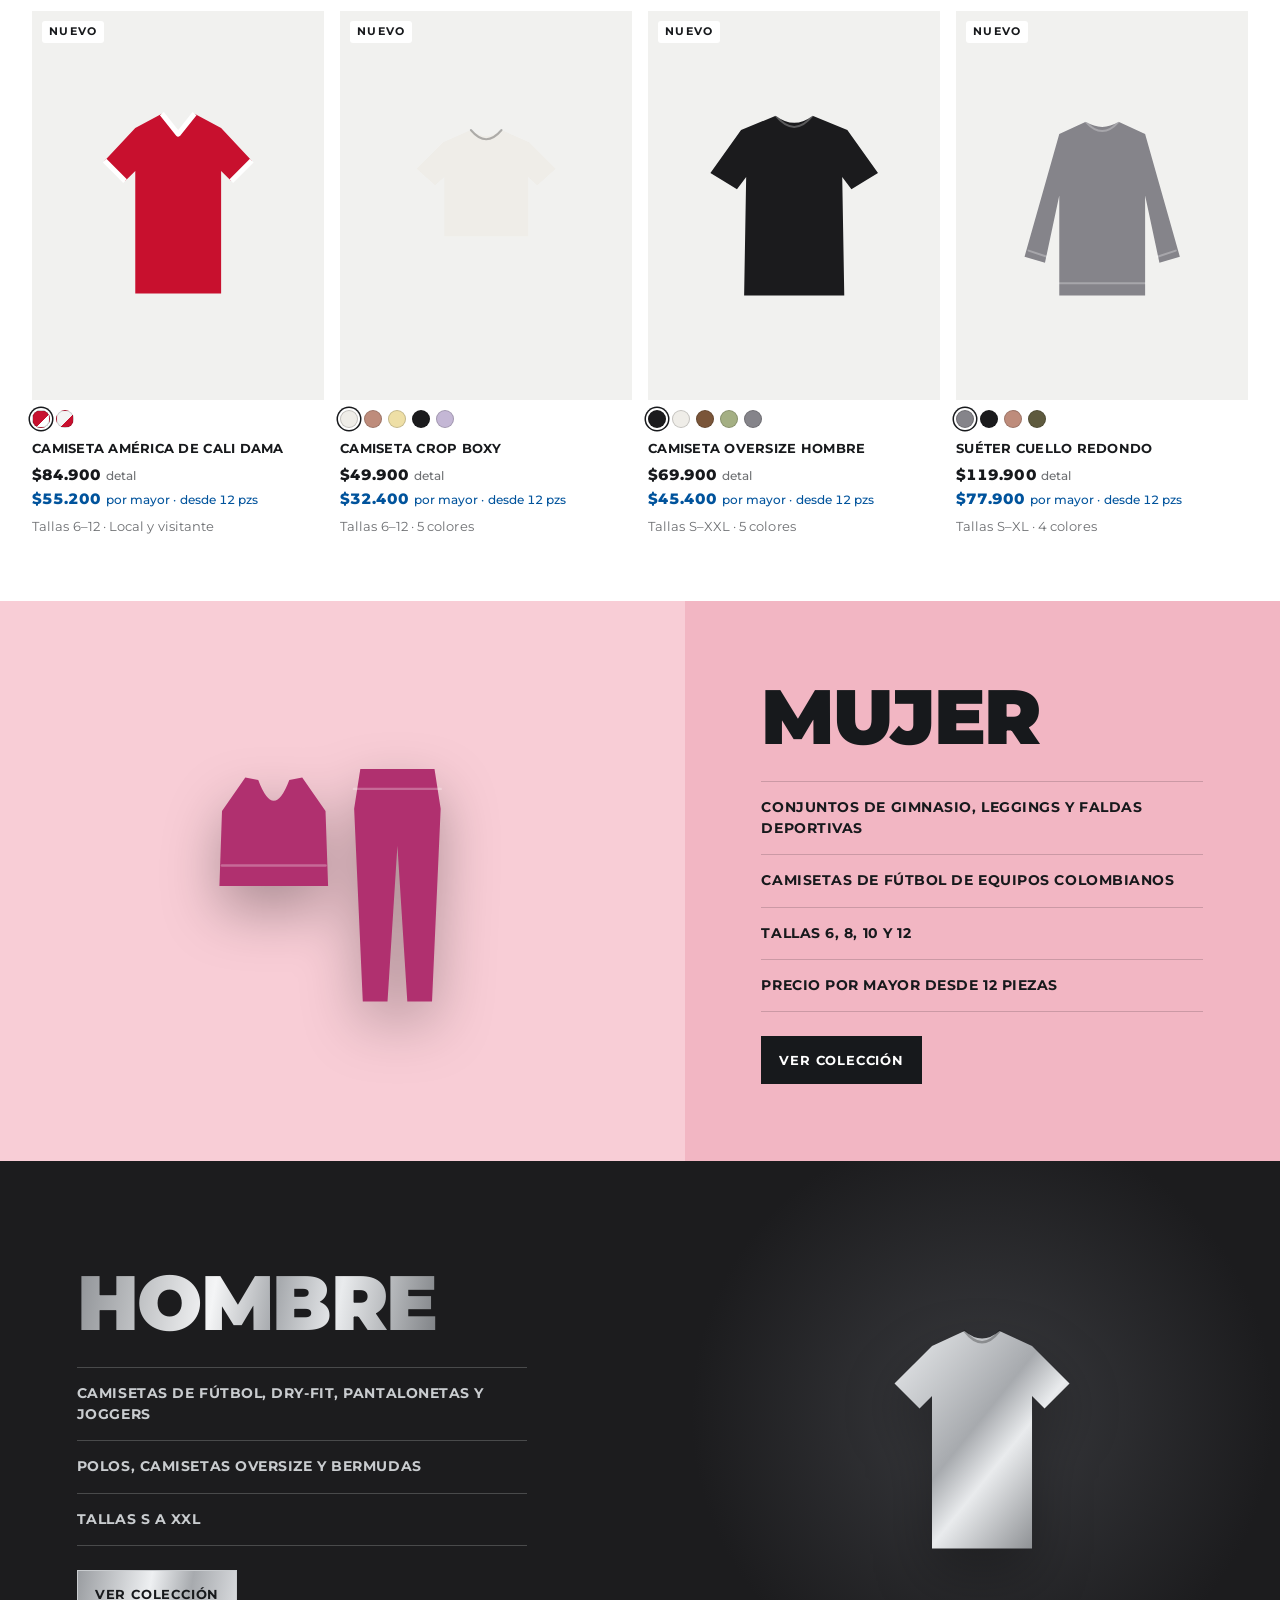
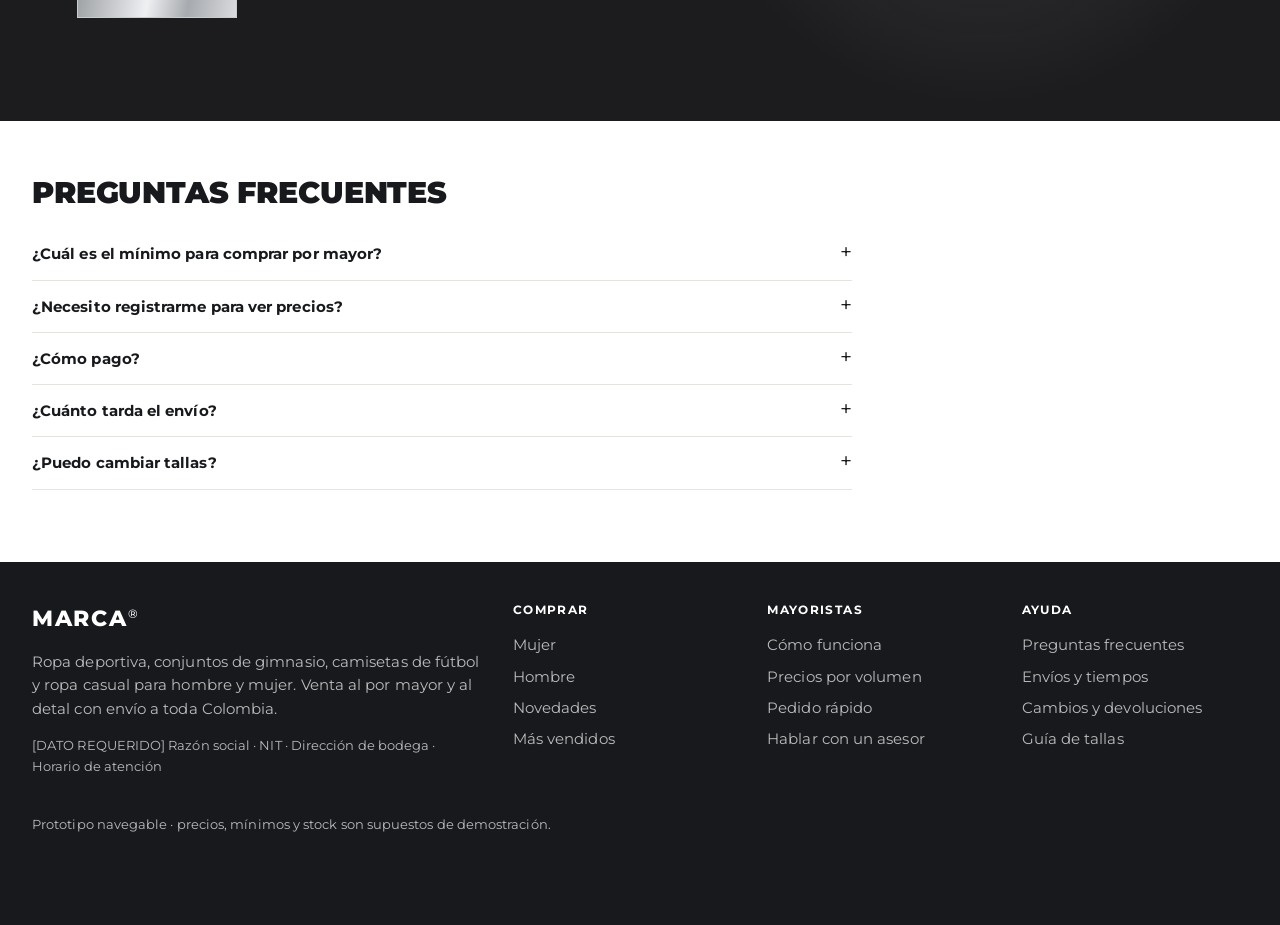
==== commit d039f0f5: "Banners de Mujer en rosa y de Hombre en negro con plateado - Mujer: fondo rosa Rosy Future 15-1910 T" ====
--- a/index.html
+++ b/index.html
@@ -44,7 +44,7 @@
 
     <!-- Banners de colección a todo el ancho -->
     <section class="collection c-mujer">
-      <div class="collection-art" data-g="set" data-c="malva"></div>
+      <div class="collection-art" data-g="set" data-c="fucsia"></div>
       <div class="collection-copy">
         <h2>Mujer</h2>
         <ul>
@@ -53,11 +53,11 @@
           <li>Tallas 6, 8, 10 y 12</li>
           <li>Precio por mayor desde 12 piezas</li>
         </ul>
-        <a class="btn outline-light" href="catalogo.html?genero=mujer">Ver colección</a>
+        <a class="btn" href="catalogo.html?genero=mujer">Ver colección</a>
       </div>
     </section>
     <section class="collection c-hombre reverse">
-      <div class="collection-art" data-g="tee" data-c="oliva"></div>
+      <div class="collection-art" data-g="tee" data-c="plata"></div>
       <div class="collection-copy">
         <h2>Hombre</h2>
         <ul>
@@ -65,7 +65,7 @@
           <li>Polos, camisetas oversize y bermudas</li>
           <li>Tallas S a XXL</li>
         </ul>
-        <a class="btn outline-light" href="catalogo.html?genero=hombre">Ver colección</a>
+        <a class="btn silver" href="catalogo.html?genero=hombre">Ver colección</a>
       </div>
     </section>
 
--- a/assets/css/styles.css
+++ b/assets/css/styles.css
@@ -577,15 +577,13 @@
 .collection + .collection { margin-top: 0; }
 .collection.reverse .collection-art { order: 2; }
 .collection-art { display: grid; place-items: center; background: rgba(0, 0, 0, .14); overflow: hidden; }
-.collection-art .garment { width: 42%; filter: drop-shadow(0 24px 28px rgba(0, 0, 0, .3)); transition: transform .6s var(--ease); }
+.collection-art .garment { width: min(42%, 340px); filter: drop-shadow(0 24px 28px rgba(0, 0, 0, .3)); transition: transform .6s var(--ease); }
 .collection:hover .collection-art .garment { transform: translateY(-8px) rotate(-3deg); }
 .collection-copy { padding: 48px clamp(24px, 6vw, 96px); display: grid; align-content: center; gap: 24px; justify-items: start; }
 .collection-copy h2 { font-size: clamp(2.6rem, 6vw, 5rem); letter-spacing: -.02em; }
 .collection-copy ul { list-style: none; margin: 0; padding: 0; width: 100%; max-width: 30em; }
 .collection-copy li { padding: 15px 0; border-top: 1px solid rgba(255, 255, 255, .3); text-transform: uppercase; font-weight: 700; font-size: .86rem; letter-spacing: .04em; }
 .collection-copy li:last-child { border-bottom: 1px solid rgba(255, 255, 255, .3); }
-.c-mujer { background: #8E5566; }   /* malva profundo, familia Foxglove */
-.c-hombre { background: #4A4731; }  /* oliva, familia Burnt Olive */
 @media (max-width: 800px) {
   .collection { grid-template-columns: 1fr; min-height: 0; }
   .collection.reverse .collection-art { order: 0; }
@@ -622,3 +620,19 @@
   .ts:nth-child(3) { border-left: 0; padding-left: 0; }
   .ts:nth-child(n+3) { border-top: 1px solid var(--line); }
 }
+
+/* Banner Mujer: rosa Rosy Future 15-1910 TCX (HEX aproximado) con letra negra */
+.c-mujer { background: #F2B6C3; color: var(--ink); }
+.c-mujer .collection-art { background: #F8CDD6; }
+.c-mujer .collection-copy li { border-color: rgba(23, 25, 28, .18) !important; }
+
+/* Banner Hombre: Jet Black 19-0303 TCX con plateado metálico Pantone 877 C (HEX aproximados) */
+.c-hombre { background: #1C1C1E; color: #E9EBED; }
+.c-hombre .collection-art { background: radial-gradient(circle at 50% 45%, #3A3B3F 0%, #1C1C1E 68%); }
+.c-hombre .collection-copy h2 {
+  background: linear-gradient(100deg, #8E9195 0%, #F4F5F6 38%, #A7AAAE 55%, #E9EBED 72%, #7D8084 100%);
+  -webkit-background-clip: text; background-clip: text; color: transparent;
+}
+.c-hombre .collection-copy li { border-color: rgba(233, 235, 237, .22) !important; color: #C9CCCF; }
+.btn.silver { background: linear-gradient(100deg, #9A9DA1, #EEF0F2 45%, #A7AAAE 70%, #D9DBDE); color: var(--ink); border-color: #C9CCCF; }
+.btn.silver:hover { filter: brightness(1.08); }
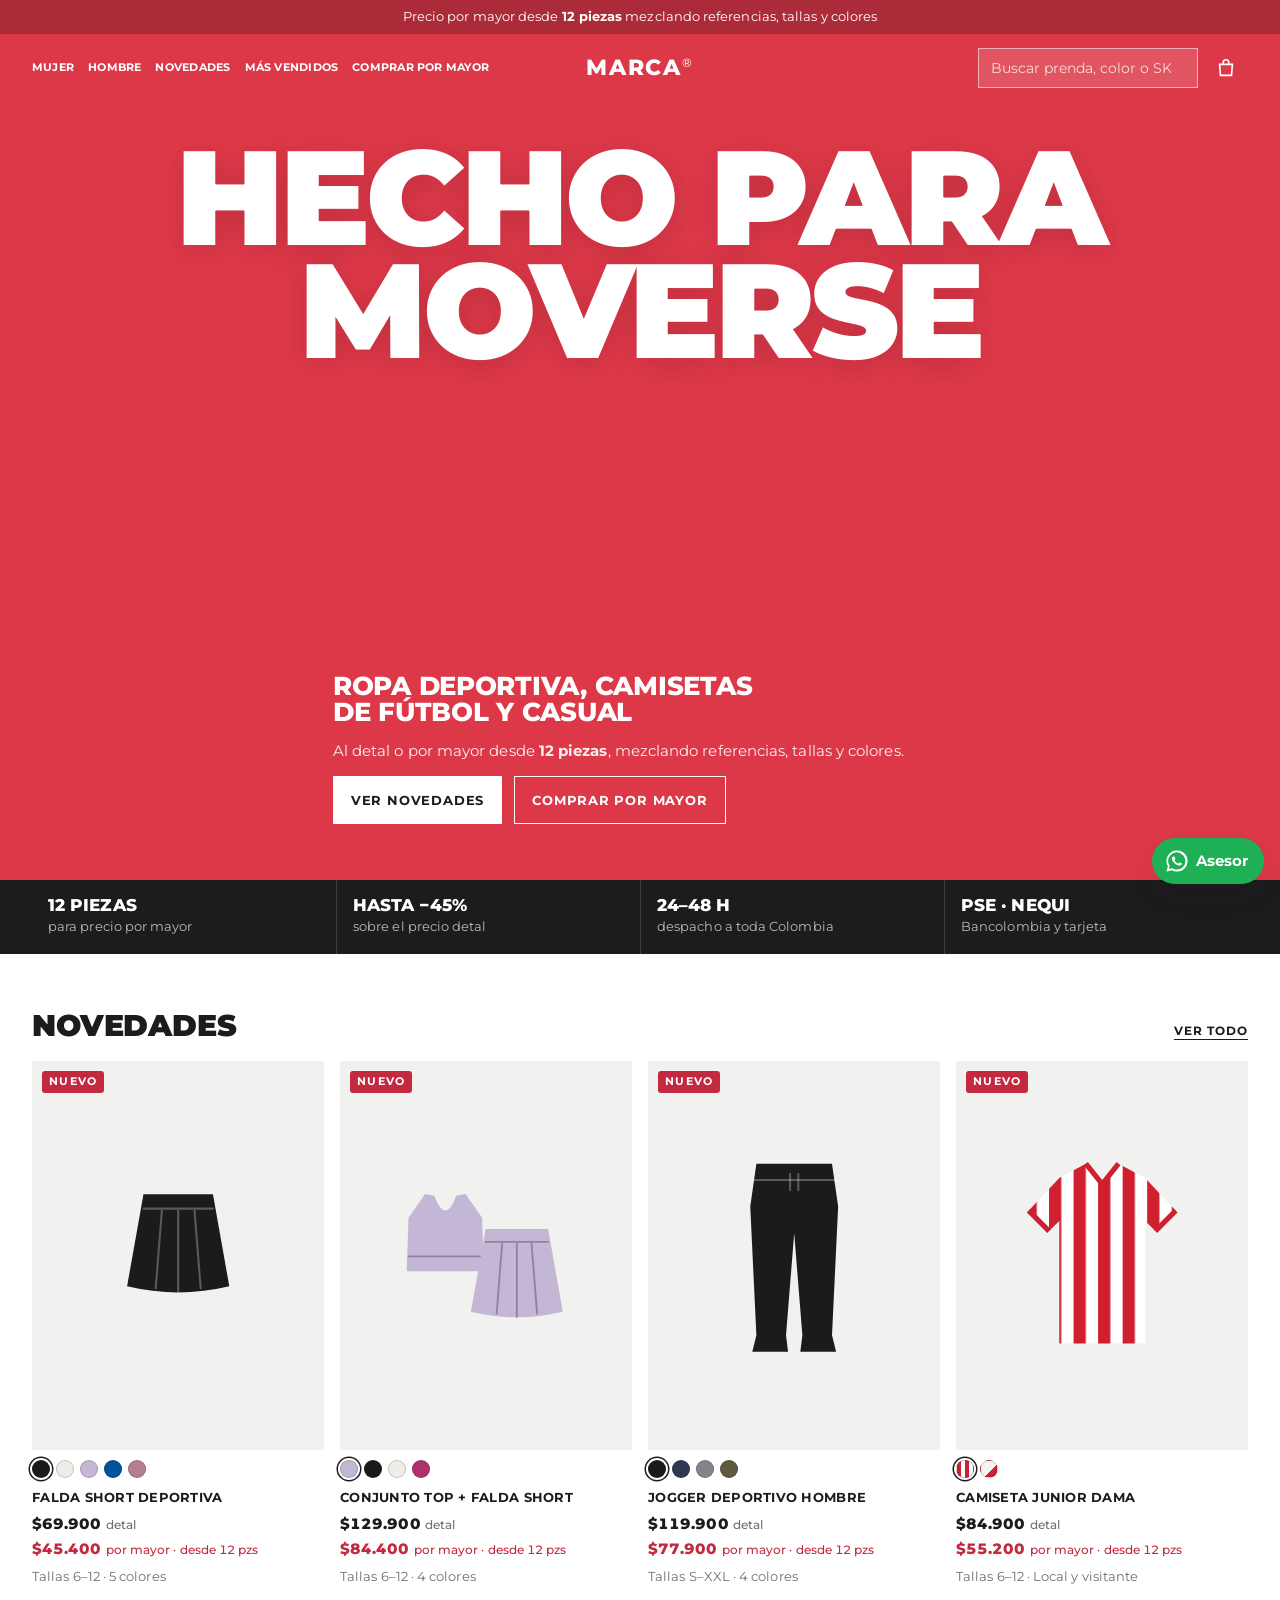
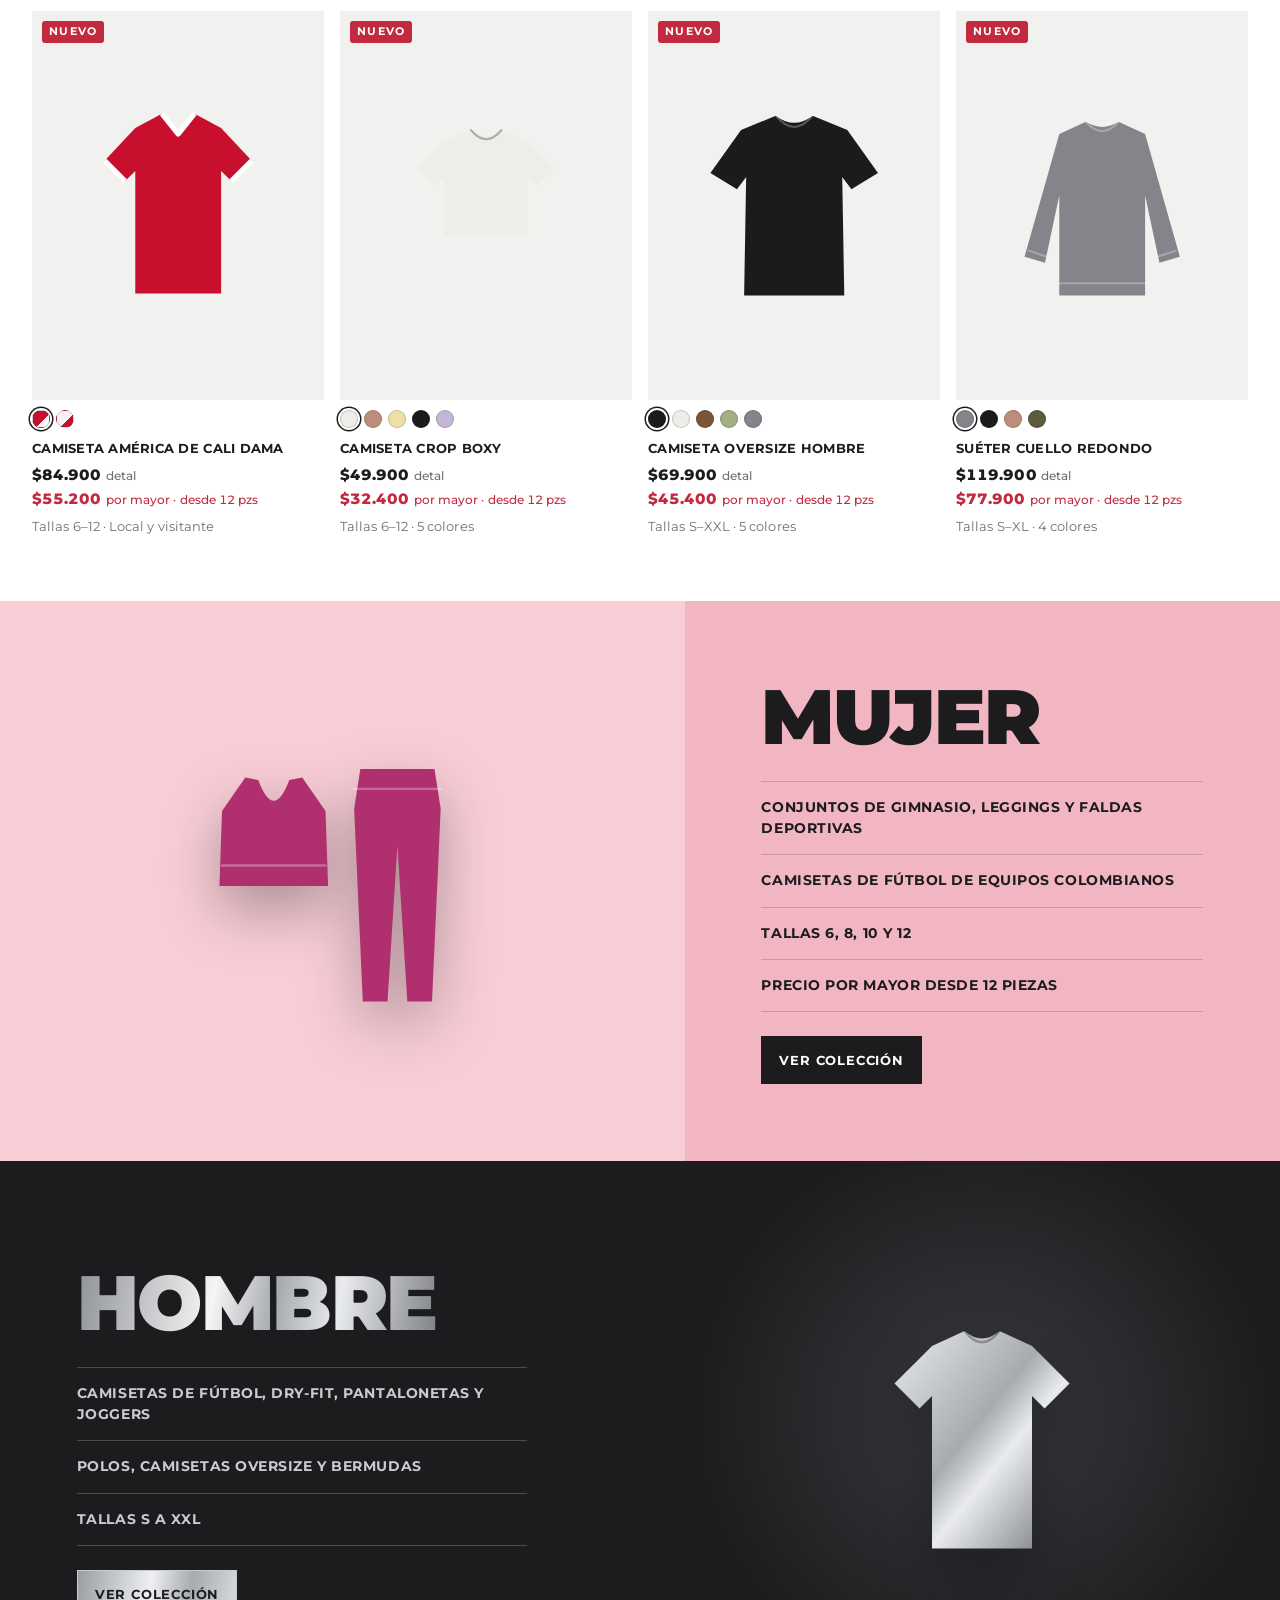
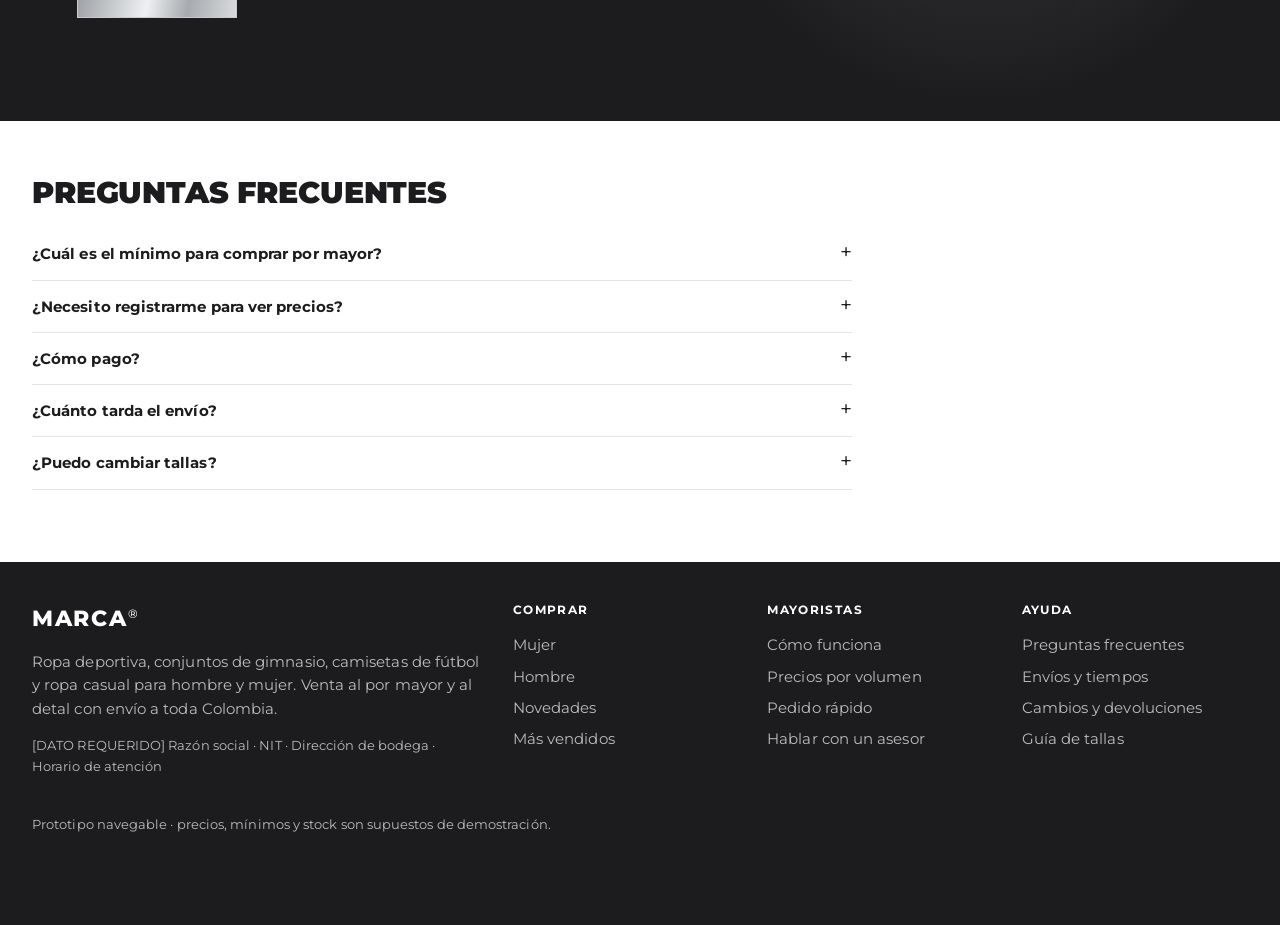
==== commit fca66b46: "Portada: quitar las prendas flotantes La portada queda solo con el titular, el texto y los botones s" ====
--- a/index.html
+++ b/index.html
@@ -17,7 +17,6 @@
     <!-- Hero a todo el ancho: titular gigante con las prendas flotando encima -->
     <section class="hero-full" aria-label="Portada">
       <p class="hero-word" aria-hidden="true"><span>HECHO PARA</span><span>MOVERSE</span></p>
-      <div class="hero-float" id="hero-float"></div>
       <div class="hero-copy wrap">
         <h1>Ropa deportiva, camisetas de fútbol y casual</h1>
         <p>Al detal o por mayor desde <b>12 piezas</b>, mezclando referencias, tallas y colores.</p>
--- a/assets/css/styles.css
+++ b/assets/css/styles.css
@@ -7,9 +7,9 @@
   --ink-2: #4B4E53;
   --muted: #6D6F72;
   --line: #D8D5CD;
-  --b2b: #00539C;        /* Azul princesa 19-4150: acción mayorista */
-  --b2b-ink: #003D73;
-  --b2b-soft: #DDE7F2;
+  --b2b: #C42A3F;        /* Rojo Hibiscus: acción de compra (ver "Paleta de la marca" al final) */
+  --b2b-ink: #A51F33;
+  --b2b-soft: #FCE8EB;
   --ok: #2E7A4E;
   --warn: #9A5B00;
   --bad: #A3252F;
@@ -238,7 +238,7 @@
 .calc-out dl { margin: 0; display: grid; gap: 12px; }
 .calc-out dt { font-family: var(--f-mono); font-size: .7rem; letter-spacing: .1em; text-transform: uppercase; opacity: .7; }
 .calc-out dd { margin: 0; font-family: var(--f-display); font-variation-settings: 'wdth' 75; font-size: 1.7rem; font-weight: 800; font-variant-numeric: tabular-nums; }
-.calc-out .hl { color: #9CC3EA; }
+.calc-out .hl { color: #F2B6C3; }
 .tier-rows { display: grid; gap: 6px; }
 .tier-rows div { display: flex; justify-content: space-between; padding: 10px 12px; border: 1px solid var(--line); border-radius: 4px; font-variant-numeric: tabular-nums; transition: background .25s, border-color .25s, color .25s; }
 .tier-rows div.on { background: var(--b2b); border-color: var(--b2b); color: #fff; }
@@ -342,7 +342,7 @@
 .meter { display: grid; gap: 8px; padding: 12px 14px; background: var(--b2b-soft); border-radius: var(--radius); }
 .meter p { margin: 0; font-size: .9rem; }
 .meter.compact { border-radius: 0; }
-.track { position: relative; height: 8px; background: rgba(0,83,156,.18); border-radius: 4px; overflow: hidden; }
+.track { position: relative; height: 8px; background: var(--b2b-track); border-radius: 4px; overflow: hidden; }
 .track span { position: absolute; inset: 0 auto 0 0; background: var(--b2b); border-radius: 4px; transition: width .5s var(--ease); }
 .track i { position: absolute; top: 0; bottom: 0; width: 2px; background: var(--card); }
 
@@ -493,8 +493,6 @@
   --f-display: 'Montserrat', 'Helvetica Neue', Arial, sans-serif;
   --f-body: 'Montserrat', 'Helvetica Neue', Arial, sans-serif;
   --f-mono: 'Montserrat', 'Helvetica Neue', Arial, sans-serif;
-  --hero-bg: #00539C;     /* Azul princesa 19-4150 */
-  --hero-word: #CFDC6E;   /* Lima daiquiri 12-0435 */
 }
 body { font-size: 15px; letter-spacing: .005em; }
 code { font-family: 'IBM Plex Mono', ui-monospace, Consolas, monospace; }
@@ -636,3 +634,31 @@
 .c-hombre .collection-copy li { border-color: rgba(233, 235, 237, .22) !important; color: #C9CCCF; }
 .btn.silver { background: linear-gradient(100deg, #9A9DA1, #EEF0F2 45%, #A7AAAE 70%, #D9DBDE); color: var(--ink); border-color: #C9CCCF; }
 .btn.silver:hover { filter: brightness(1.08); }
+
+/* =====================================================================
+   Paleta de la marca (HEX aproximados de Pantone; validar con guía física)
+   - Protagonista: rojo Hibiscus 18-1762 TCX. Portada, precio por mayor,
+     botones de compra, etiquetas "Nuevo" y estados activos.
+   - Base: blanco, negro Jet Black 19-0303 TCX y gris claro para fotos.
+   - Secciones: Mujer en rosa Rosy Future 15-1910 TCX (familia del rojo);
+     Hombre en negro con plateado Pantone 877 C.
+   - Excepción: verde de WhatsApp, para que se reconozca el botón.
+   ===================================================================== */
+:root {
+  --brand: #DD3848;       /* Hibiscus: superficies grandes (portada) */
+  --b2b: #C42A3F;         /* Hibiscus oscurecido: texto y botones (5,6:1 sobre blanco) */
+  --b2b-ink: #A51F33;
+  --b2b-soft: #FCE8EB;
+  --b2b-track: rgba(196, 42, 63, .18);
+  --ink: #1C1C1E;         /* Jet Black */
+  --hero-bg: var(--brand);
+  --hero-word: #FFFFFF;
+}
+.tag:not(.dark) { background: var(--b2b); color: #fff; }
+.hero-full .hero-word { text-shadow: 0 6px 30px rgba(0, 0, 0, .12); }
+
+/* En tablet y celular el encabezado es más alto (lleva la búsqueda): bajar el titular */
+@media (max-width: 1023px) { .hero-full .hero-word { top: 178px; } .fl-1, .fl-3 { top: 200px; } }
+
+/* El rojo se reserva para precios por mayor y acciones de compra; las filas activas van en negro */
+.tiers tr.on td { background: var(--ink); color: #fff; }
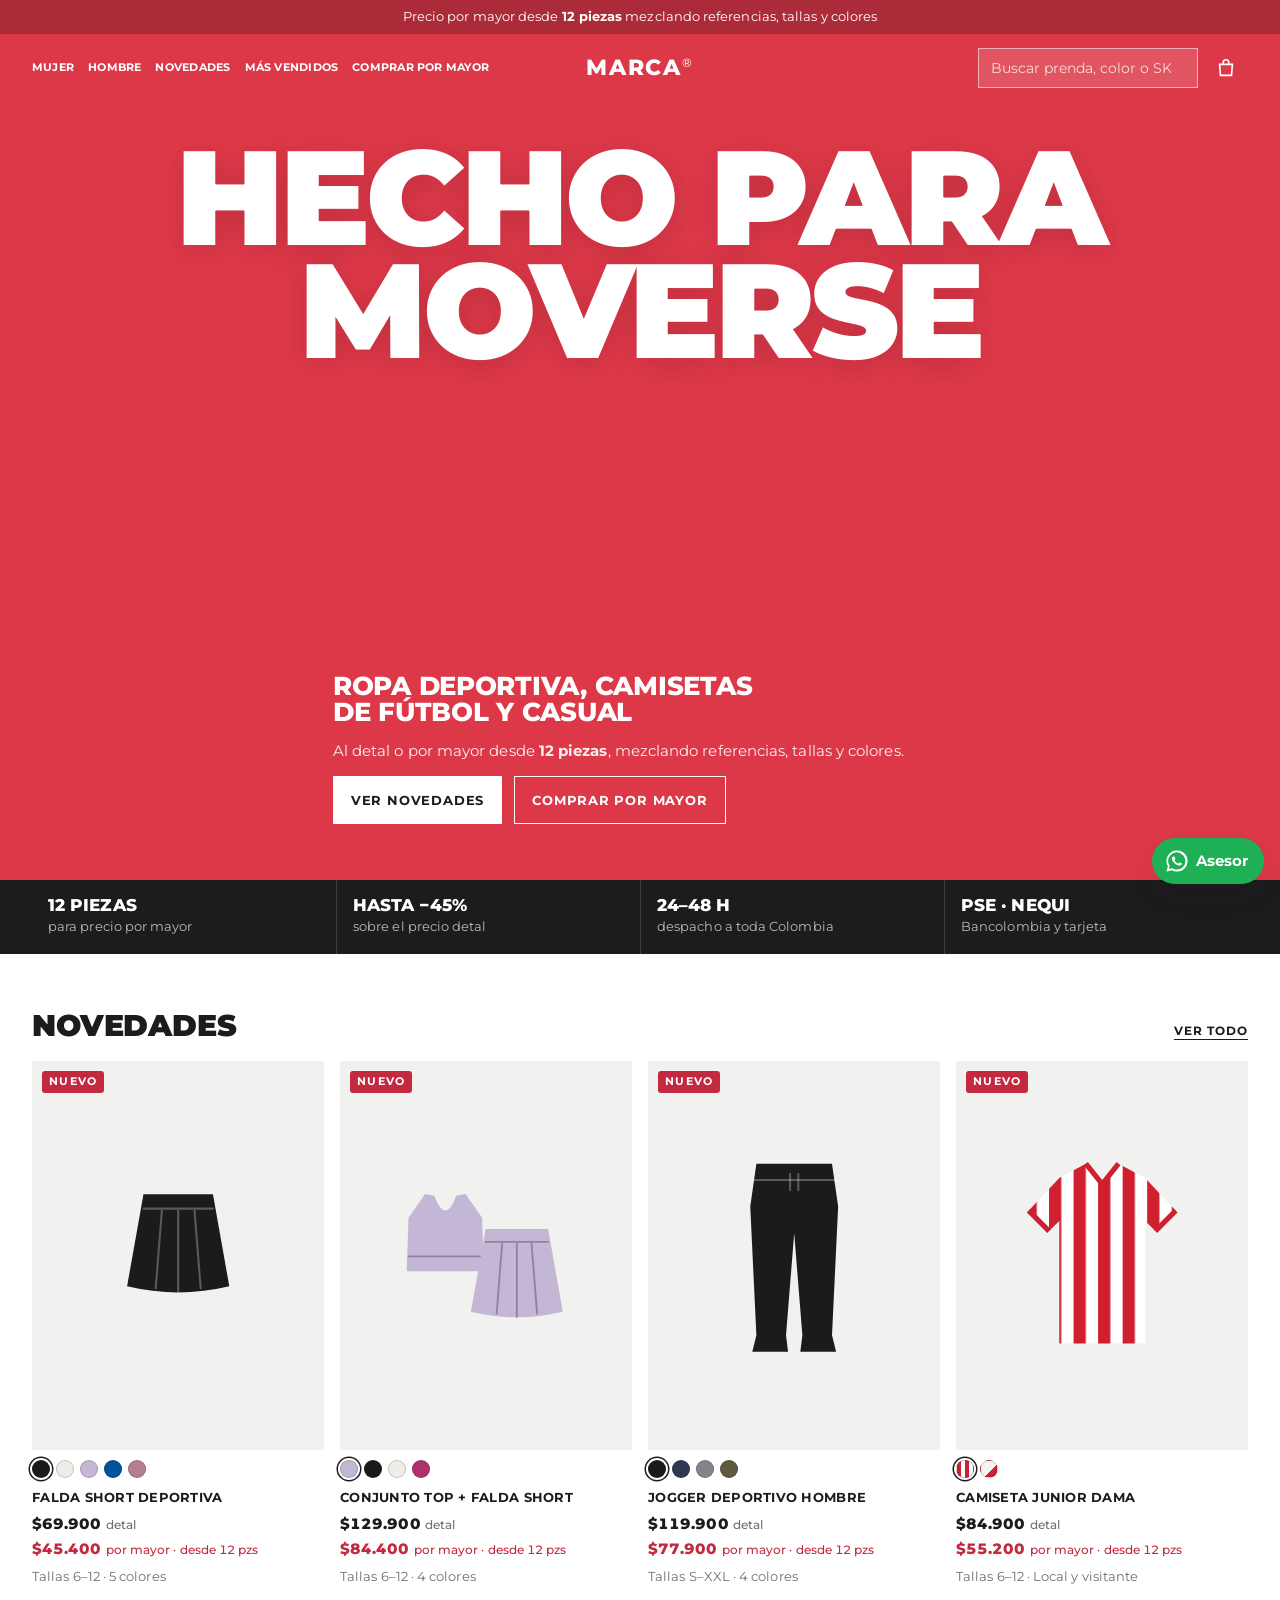
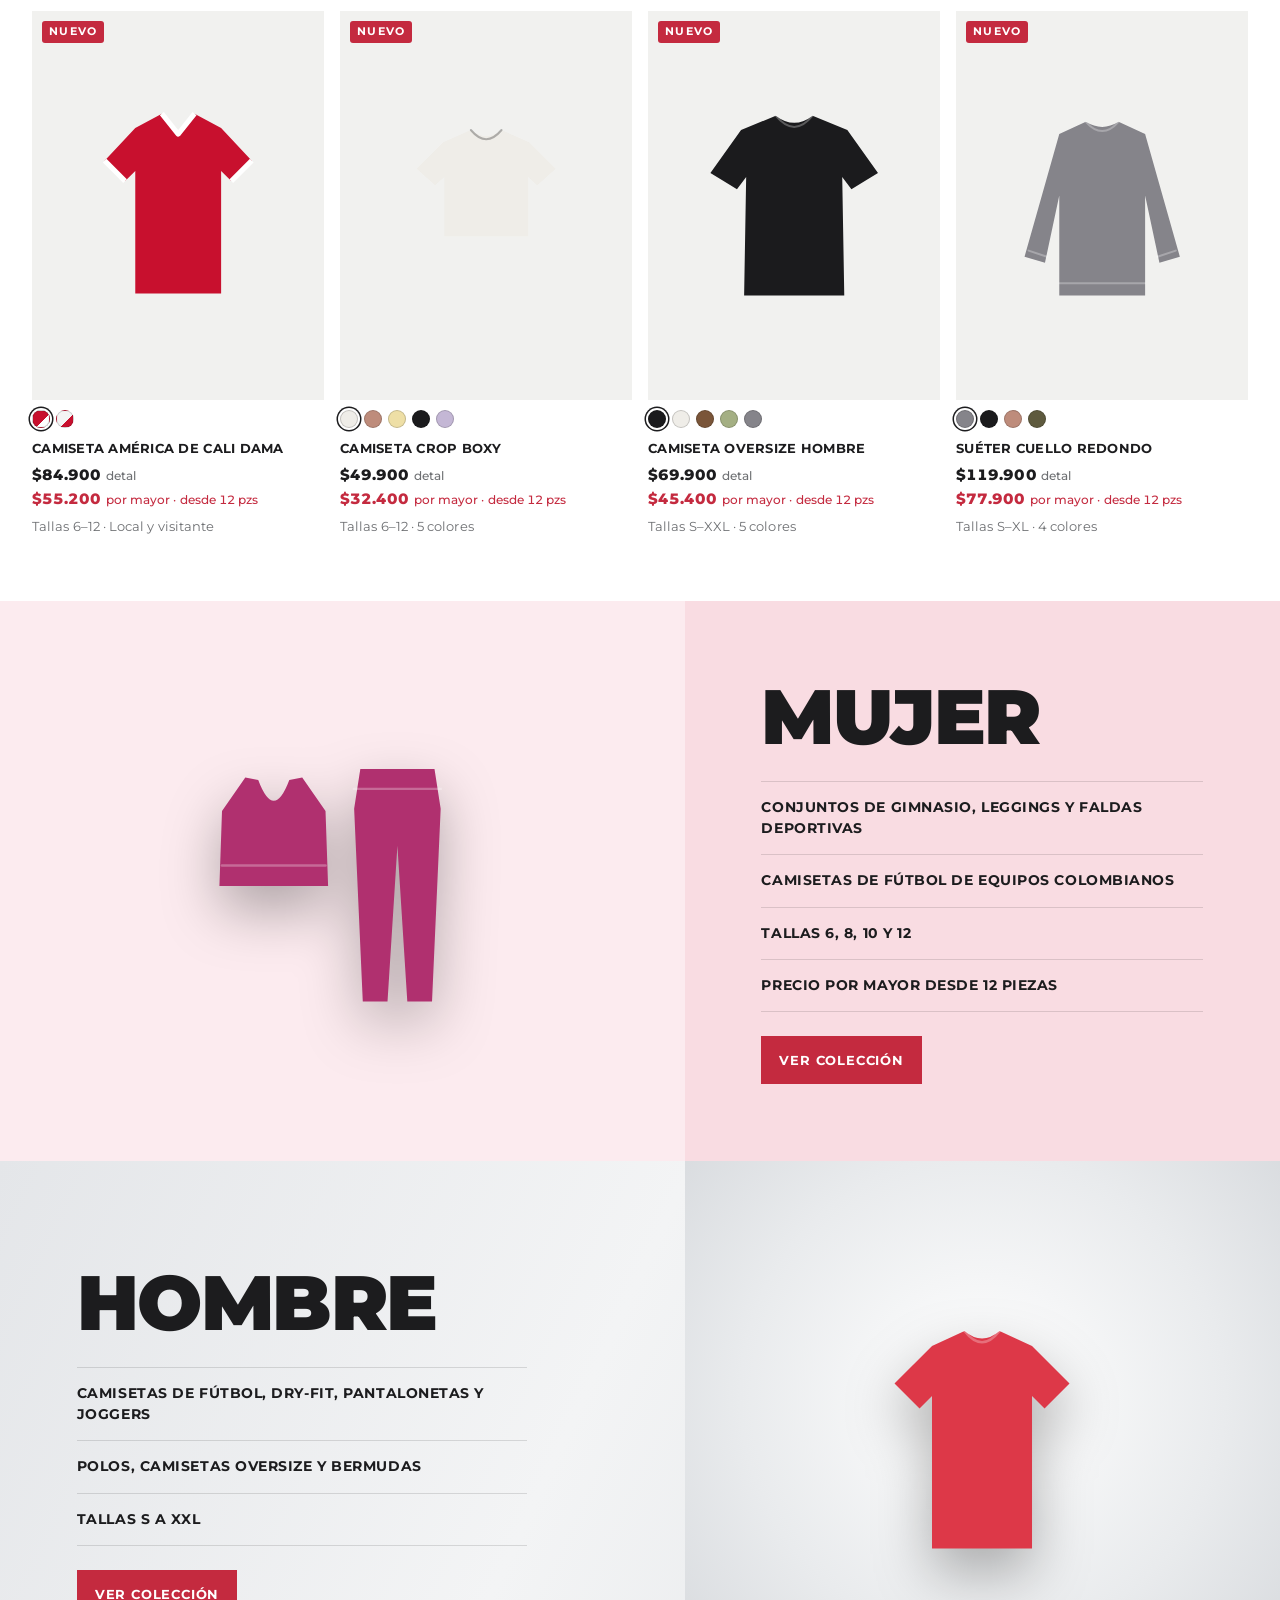
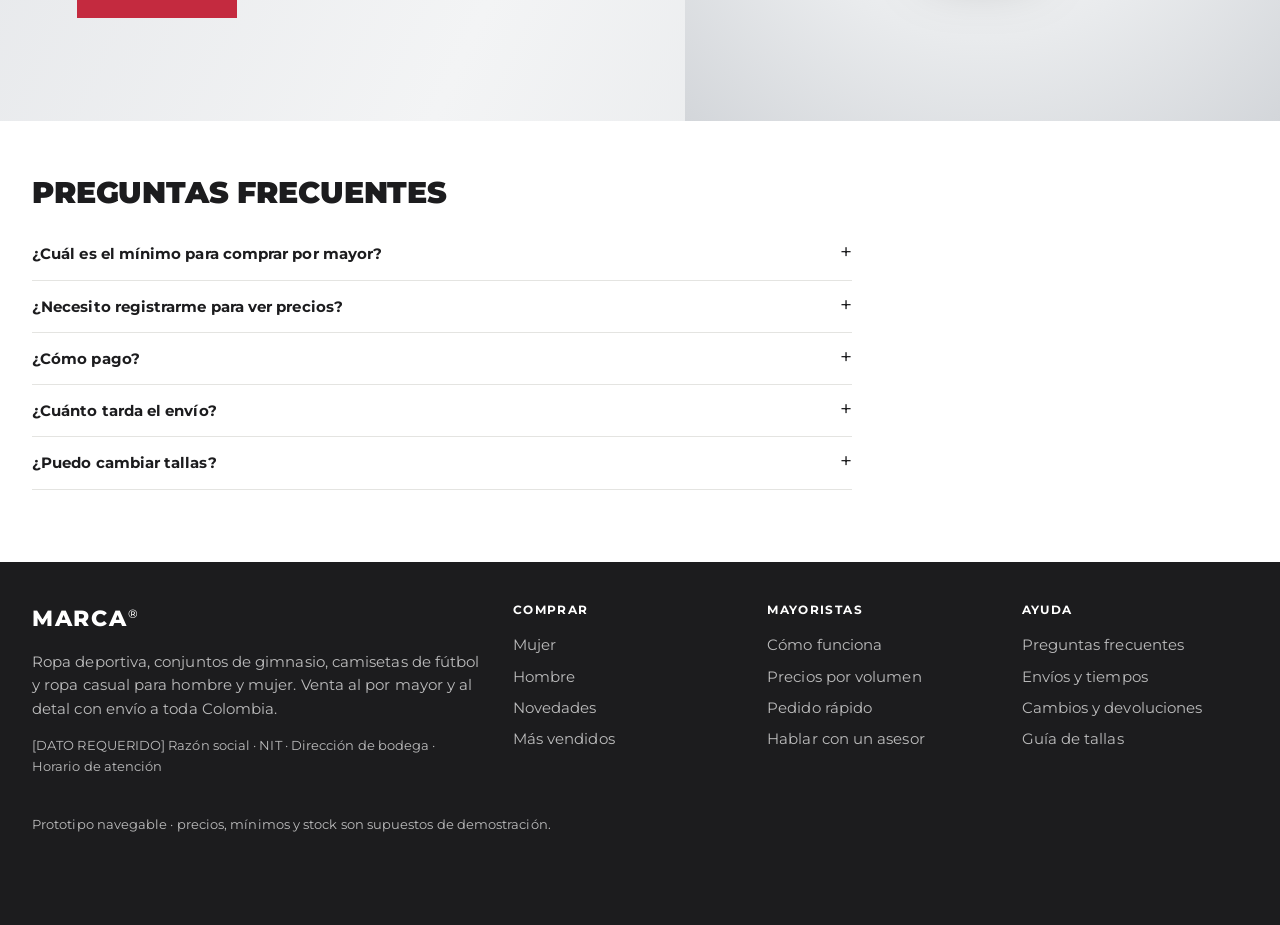
==== commit 75613155: "Banners: rosa más claro, Hombre en plateado claro y botones rojos - Mujer: rosa claro (tinte de Rosy" ====
--- a/index.html
+++ b/index.html
@@ -52,11 +52,11 @@
           <li>Tallas 6, 8, 10 y 12</li>
           <li>Precio por mayor desde 12 piezas</li>
         </ul>
-        <a class="btn" href="catalogo.html?genero=mujer">Ver colección</a>
+        <a class="btn btn-b2b" href="catalogo.html?genero=mujer">Ver colección</a>
       </div>
     </section>
     <section class="collection c-hombre reverse">
-      <div class="collection-art" data-g="tee" data-c="plata"></div>
+      <div class="collection-art" data-g="tee" data-c="rojo"></div>
       <div class="collection-copy">
         <h2>Hombre</h2>
         <ul>
@@ -64,7 +64,7 @@
           <li>Polos, camisetas oversize y bermudas</li>
           <li>Tallas S a XXL</li>
         </ul>
-        <a class="btn silver" href="catalogo.html?genero=hombre">Ver colección</a>
+        <a class="btn btn-b2b" href="catalogo.html?genero=hombre">Ver colección</a>
       </div>
     </section>
 
--- a/assets/css/styles.css
+++ b/assets/css/styles.css
@@ -619,21 +619,18 @@
   .ts:nth-child(n+3) { border-top: 1px solid var(--line); }
 }
 
-/* Banner Mujer: rosa Rosy Future 15-1910 TCX (HEX aproximado) con letra negra */
-.c-mujer { background: #F2B6C3; color: var(--ink); }
-.c-mujer .collection-art { background: #F8CDD6; }
-.c-mujer .collection-copy li { border-color: rgba(23, 25, 28, .18) !important; }
-
-/* Banner Hombre: Jet Black 19-0303 TCX con plateado metálico Pantone 877 C (HEX aproximados) */
-.c-hombre { background: #1C1C1E; color: #E9EBED; }
-.c-hombre .collection-art { background: radial-gradient(circle at 50% 45%, #3A3B3F 0%, #1C1C1E 68%); }
-.c-hombre .collection-copy h2 {
-  background: linear-gradient(100deg, #8E9195 0%, #F4F5F6 38%, #A7AAAE 55%, #E9EBED 72%, #7D8084 100%);
-  -webkit-background-clip: text; background-clip: text; color: transparent;
-}
-.c-hombre .collection-copy li { border-color: rgba(233, 235, 237, .22) !important; color: #C9CCCF; }
-.btn.silver { background: linear-gradient(100deg, #9A9DA1, #EEF0F2 45%, #A7AAAE 70%, #D9DBDE); color: var(--ink); border-color: #C9CCCF; }
-.btn.silver:hover { filter: brightness(1.08); }
+/* Banners de sección: fondos claros y botón rojo de compra en los dos.
+   HEX aproximados; validar con guía física Pantone. */
+
+/* Mujer: rosa claro, tinte de Rosy Future 15-1910 TCX */
+.c-mujer { background: #F9DCE2; color: var(--ink); }
+.c-mujer .collection-art { background: #FCEBEF; }
+.c-mujer .collection-copy li { border-color: rgba(28, 28, 30, .14) !important; }
+
+/* Hombre: plateado claro, Glacier Gray 14-4102 TCX con brillo metálico */
+.c-hombre { background: linear-gradient(115deg, #E4E6E9 0%, #F3F4F5 45%, #DDE0E3 100%); color: var(--ink); }
+.c-hombre .collection-art { background: radial-gradient(circle at 50% 42%, #FFFFFF 0%, #E9EBED 55%, #D3D6DA 100%); }
+.c-hombre .collection-copy li { border-color: rgba(28, 28, 30, .14) !important; }
 
 /* =====================================================================
    Paleta de la marca (HEX aproximados de Pantone; validar con guía física)
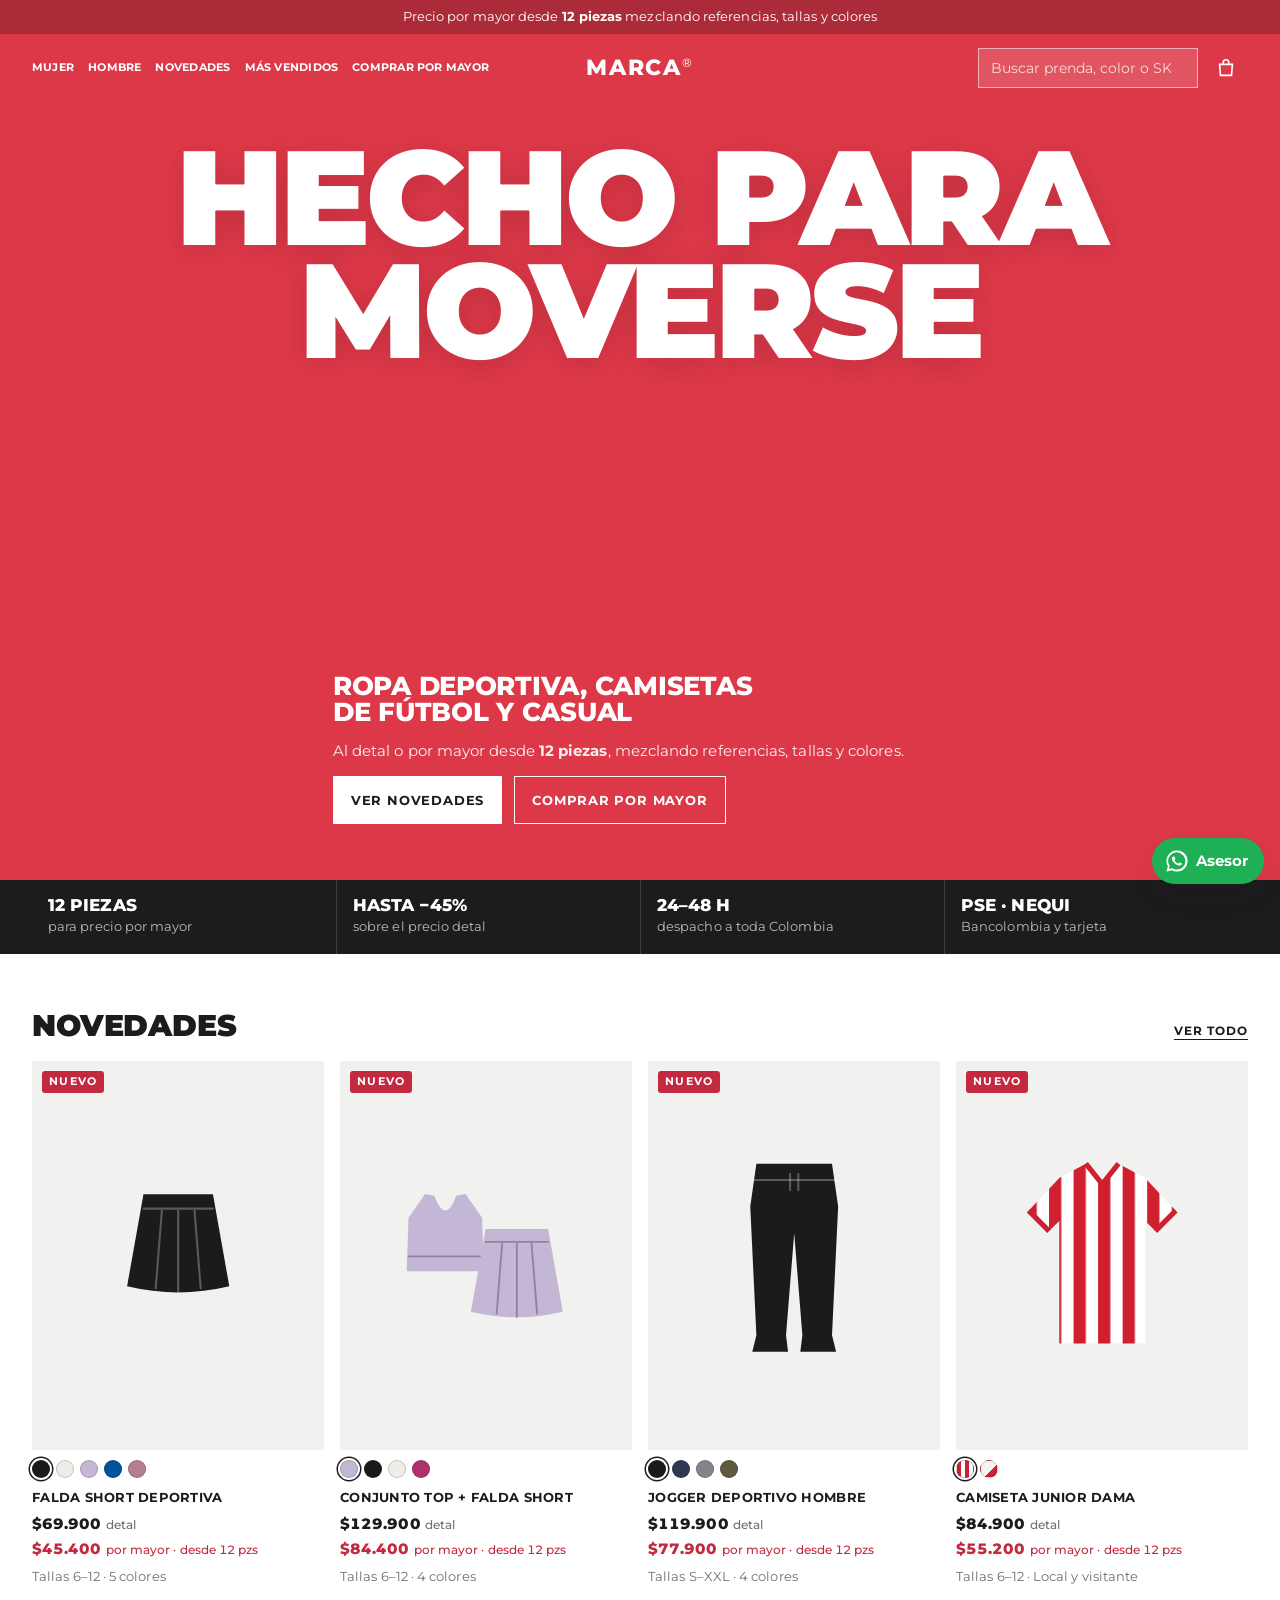
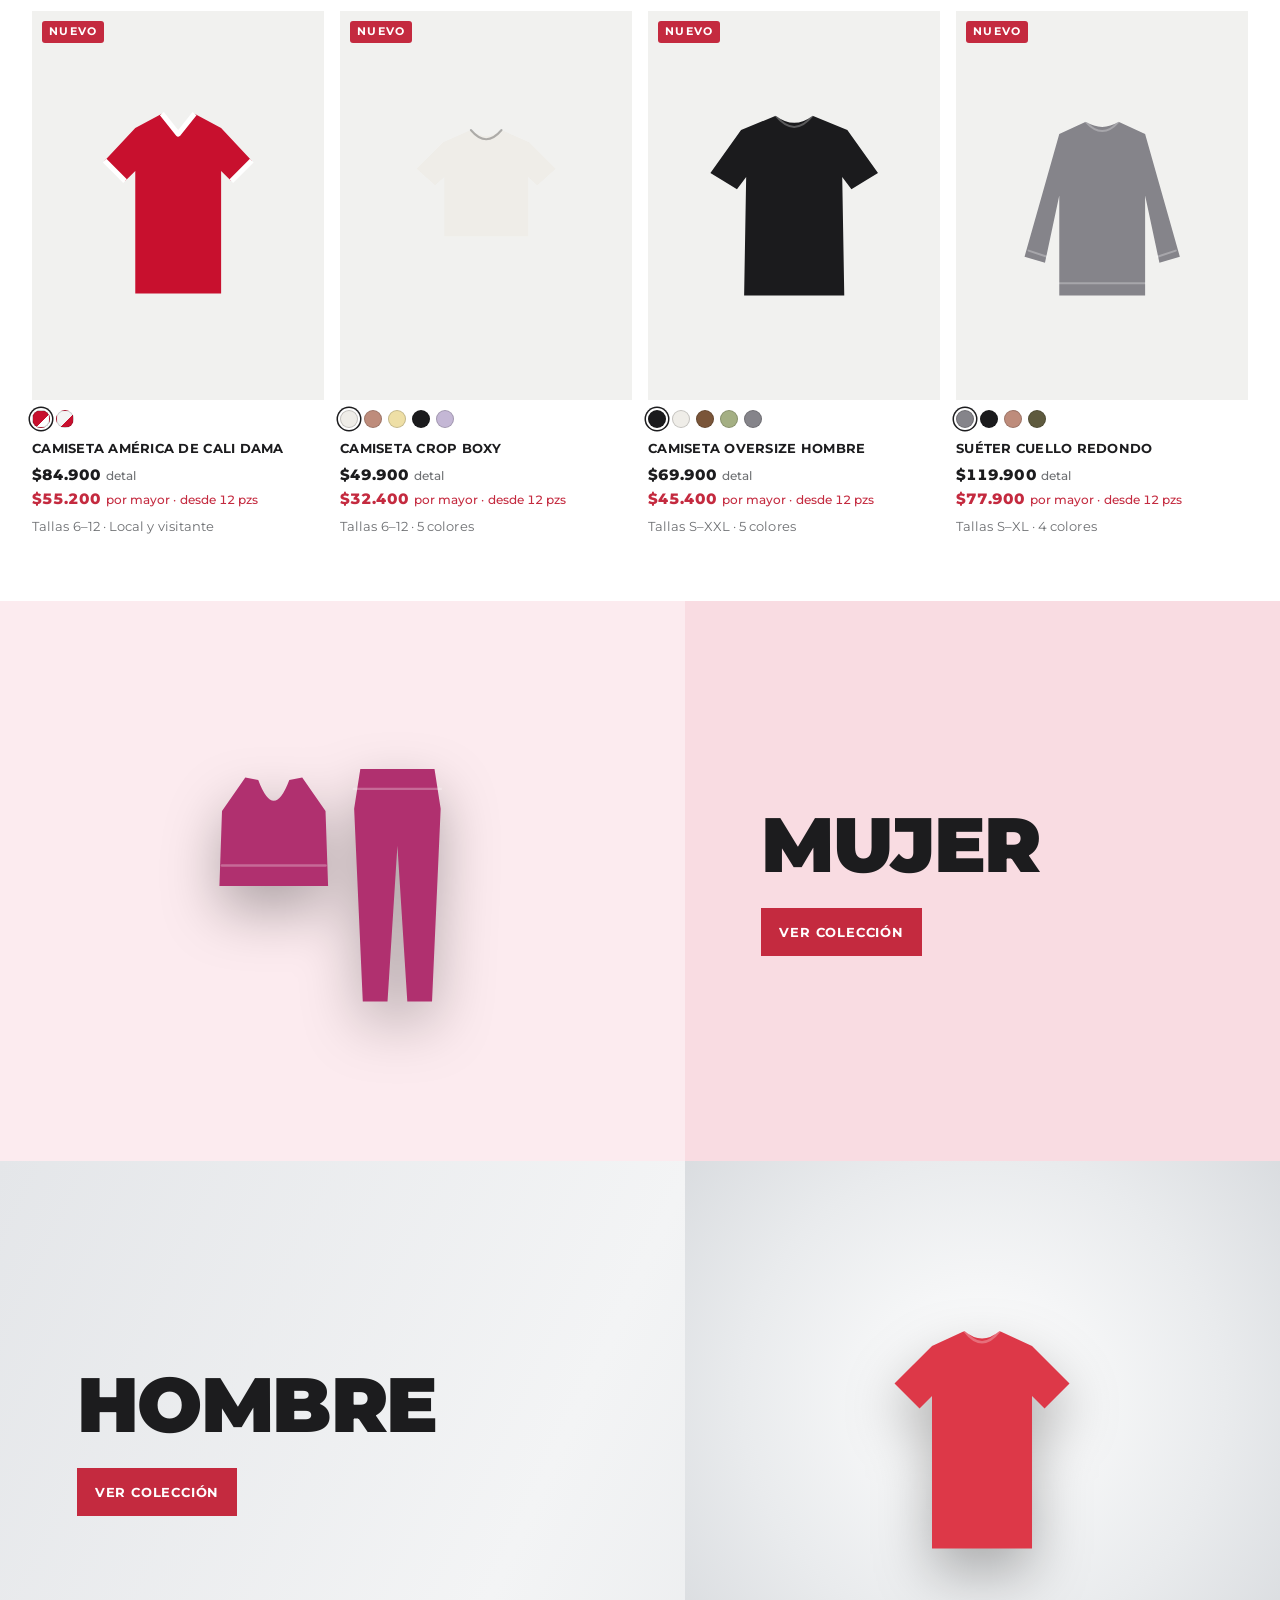
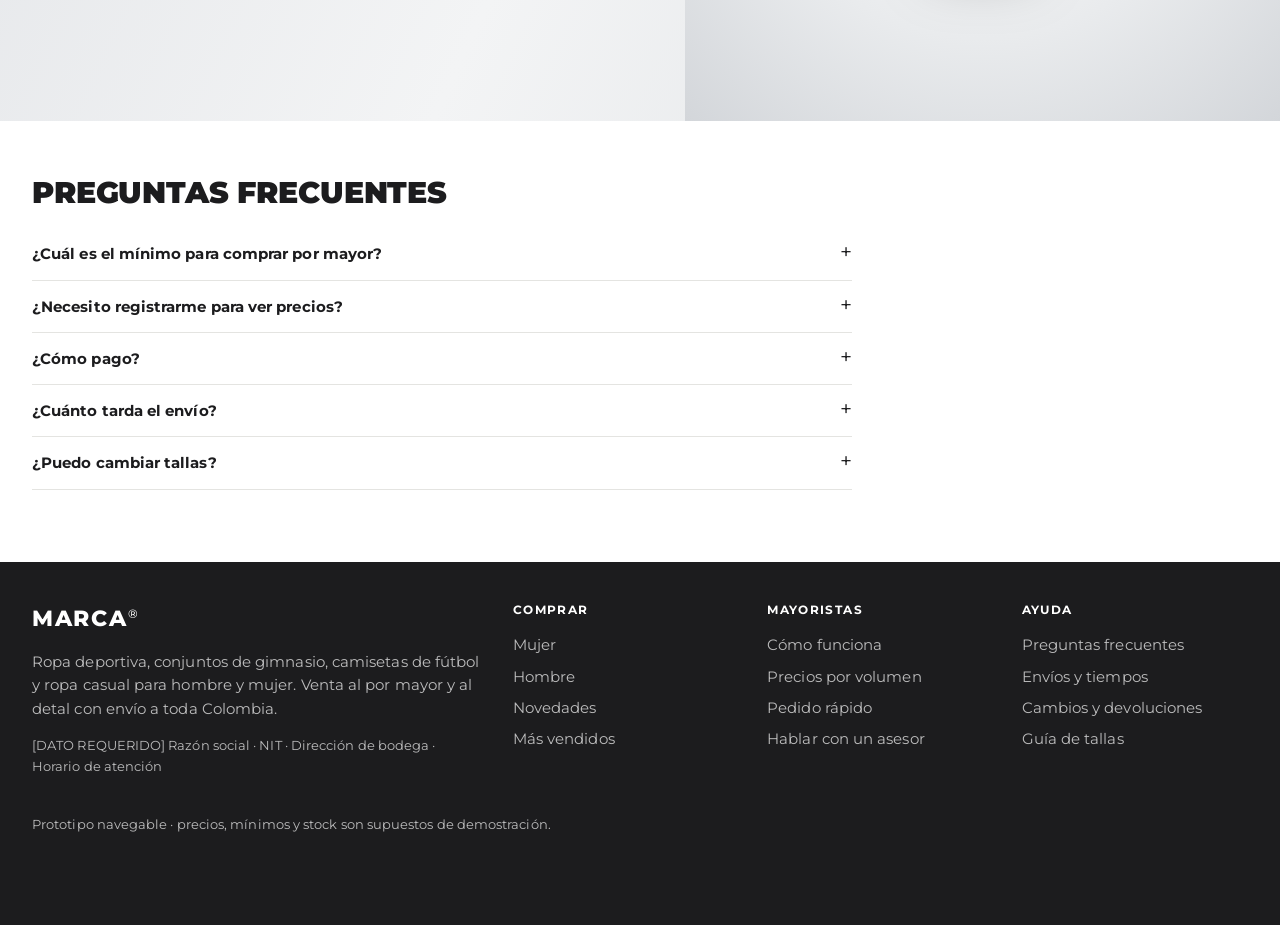
==== commit fb7588b7: "Banners: dejar solo "Mujer" / "Hombre" y el botón Se quitan las listas de texto de los dos banners d" ====
--- a/index.html
+++ b/index.html
@@ -46,12 +46,6 @@
       <div class="collection-art" data-g="set" data-c="fucsia"></div>
       <div class="collection-copy">
         <h2>Mujer</h2>
-        <ul>
-          <li>Conjuntos de gimnasio, leggings y faldas deportivas</li>
-          <li>Camisetas de fútbol de equipos colombianos</li>
-          <li>Tallas 6, 8, 10 y 12</li>
-          <li>Precio por mayor desde 12 piezas</li>
-        </ul>
         <a class="btn btn-b2b" href="catalogo.html?genero=mujer">Ver colección</a>
       </div>
     </section>
@@ -59,11 +53,6 @@
       <div class="collection-art" data-g="tee" data-c="rojo"></div>
       <div class="collection-copy">
         <h2>Hombre</h2>
-        <ul>
-          <li>Camisetas de fútbol, dry-fit, pantalonetas y joggers</li>
-          <li>Polos, camisetas oversize y bermudas</li>
-          <li>Tallas S a XXL</li>
-        </ul>
         <a class="btn btn-b2b" href="catalogo.html?genero=hombre">Ver colección</a>
       </div>
     </section>
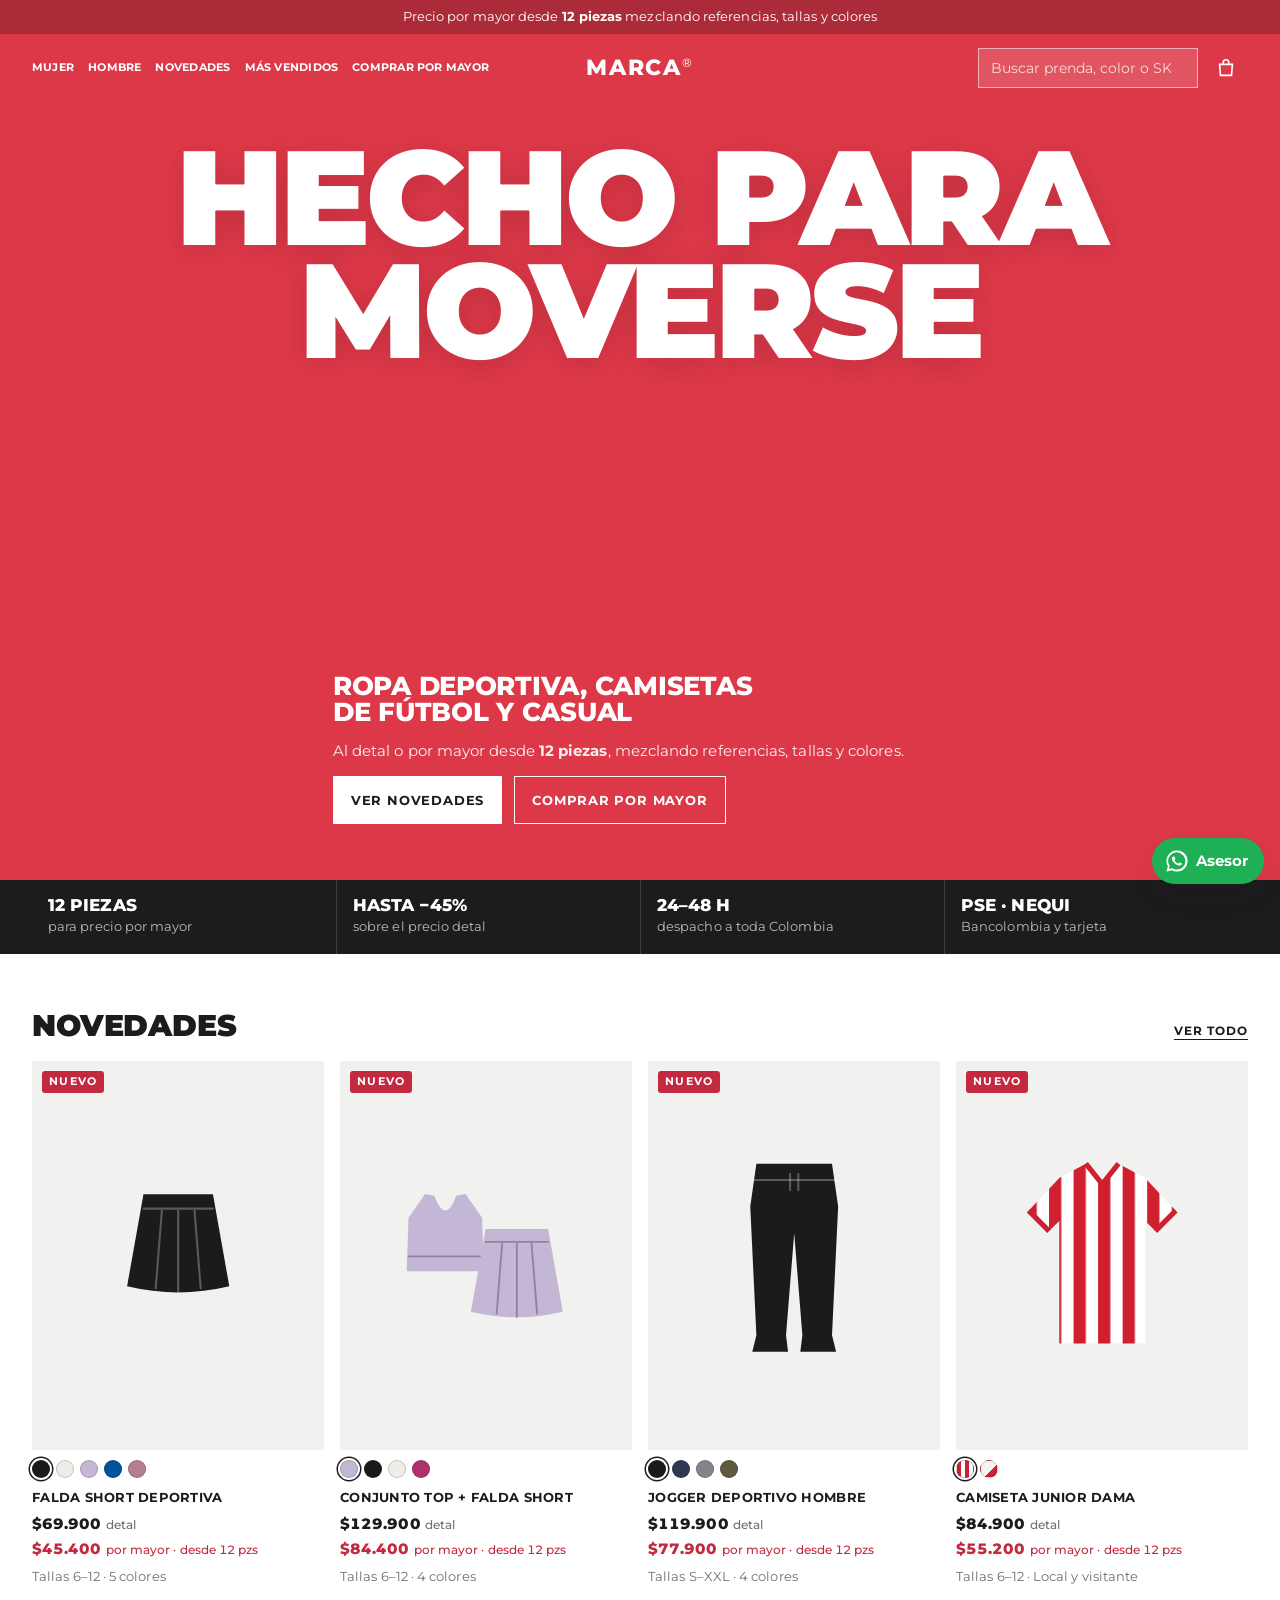
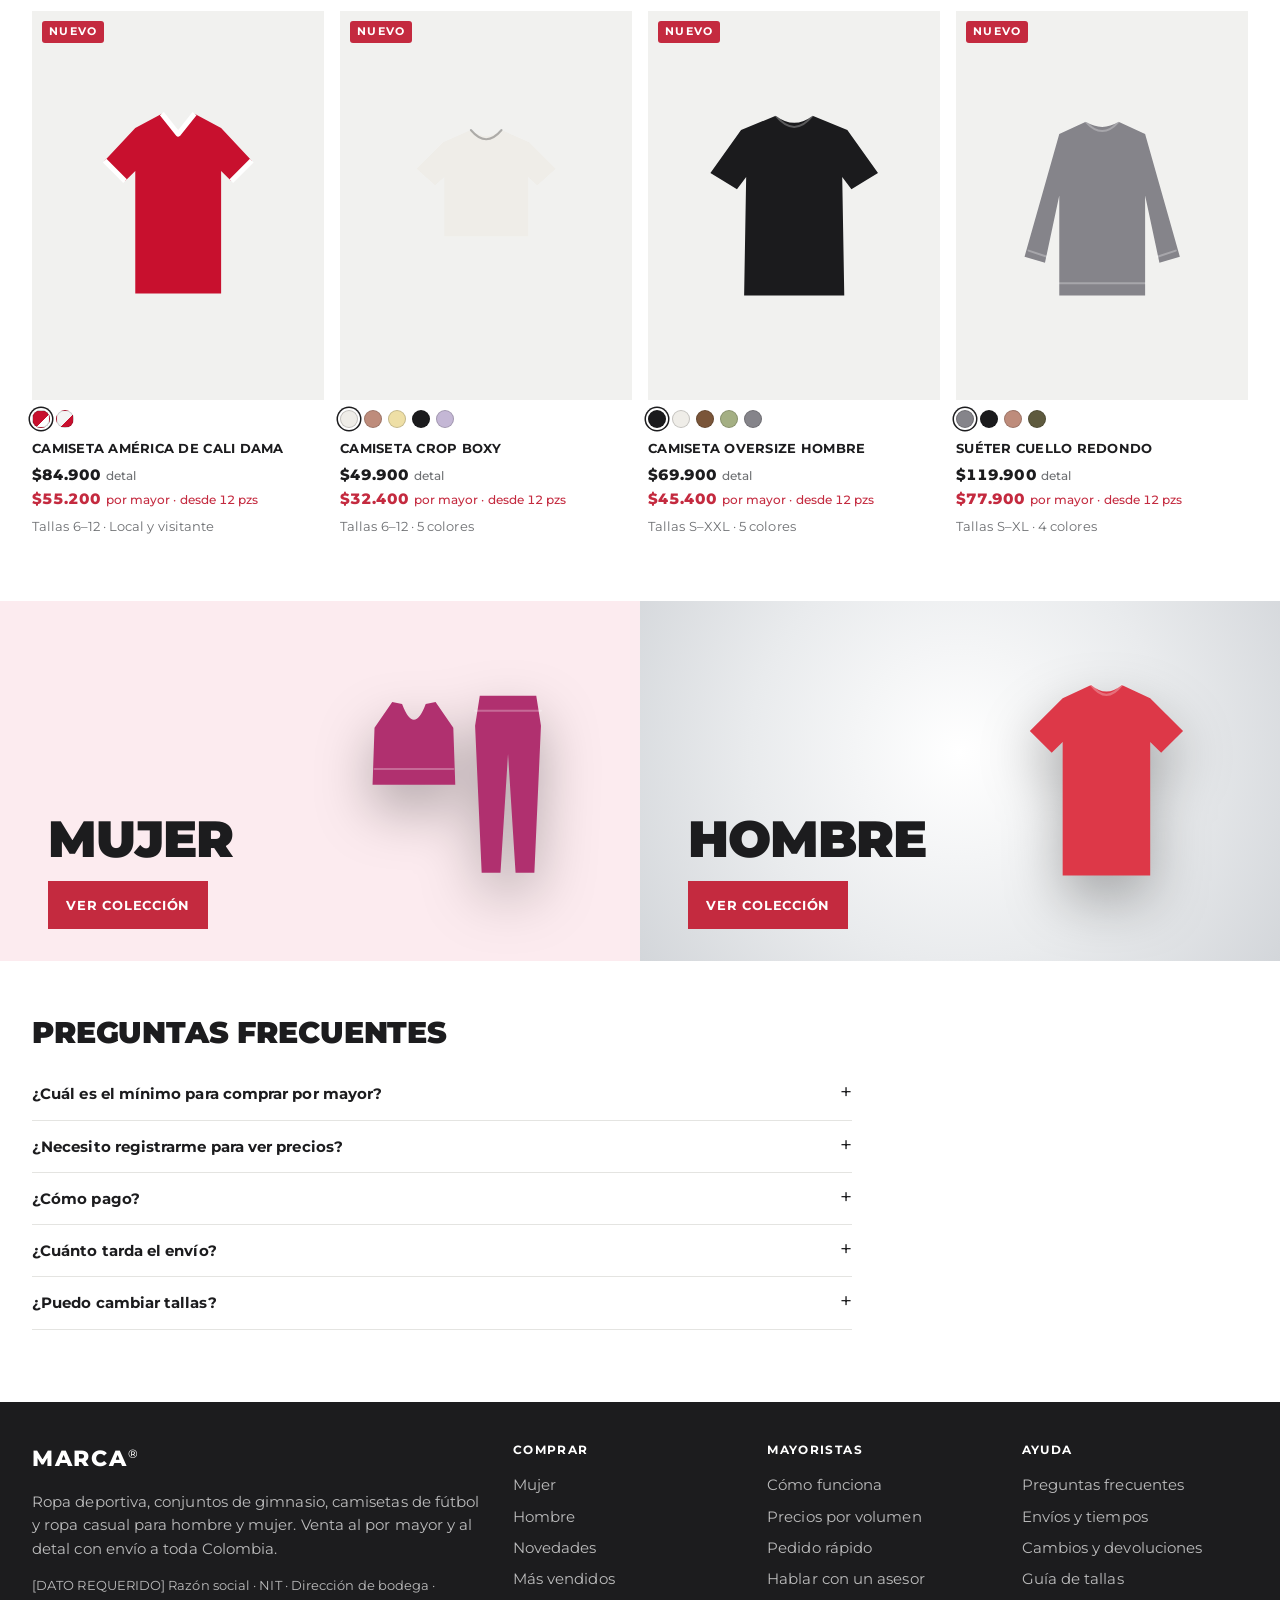
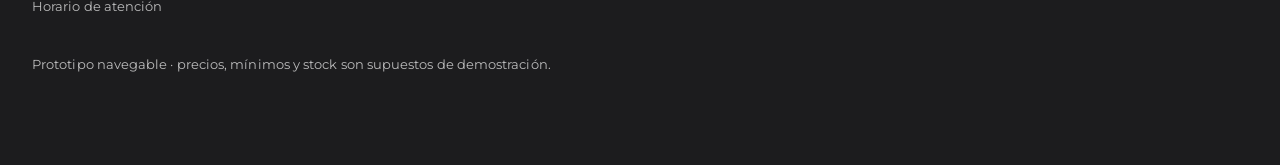
==== commit e7153afa: "Banners Mujer y Hombre lado a lado y más bajos Los dos banners quedan en una sola fila de 360 px en " ====
--- a/index.html
+++ b/index.html
@@ -41,7 +41,8 @@
       <div class="grid" id="new-in"></div>
     </section>
 
-    <!-- Banners de colección a todo el ancho -->
+    <!-- Banners de colección: Mujer y Hombre lado a lado -->
+    <div class="collections">
     <section class="collection c-mujer">
       <div class="collection-art" data-g="set" data-c="fucsia"></div>
       <div class="collection-copy">
@@ -56,6 +57,7 @@
         <a class="btn btn-b2b" href="catalogo.html?genero=hombre">Ver colección</a>
       </div>
     </section>
+    </div>
 
     <section class="wrap section">
       <div class="section-h"><h2>Preguntas frecuentes</h2></div>
--- a/assets/css/styles.css
+++ b/assets/css/styles.css
@@ -659,3 +659,16 @@
 
 /* El rojo se reserva para precios por mayor y acciones de compra; las filas activas van en negro */
 .tiers tr.on td { background: var(--ink); color: #fff; }
+
+/* Banners Mujer y Hombre lado a lado y más bajos, para acortar la página */
+.collections { display: grid; grid-template-columns: 1fr 1fr; margin-top: 56px; }
+.collections .collection { position: relative; display: block; min-height: 360px; margin: 0; overflow: hidden; }
+.collections .collection-art { position: absolute; inset: 0; display: grid; place-items: center end; padding-right: 10%; aspect-ratio: auto; }
+.collections .collection-art .garment { width: min(38%, 230px); }
+.collections .collection-copy { position: relative; z-index: 1; min-height: 360px; padding: 32px clamp(20px, 4vw, 48px); display: flex; flex-direction: column; justify-content: flex-end; align-items: flex-start; gap: 16px; }
+.collections .collection-copy h2 { font-size: clamp(2rem, 4vw, 3.2rem); }
+@media (max-width: 800px) {
+  .collections { grid-template-columns: 1fr; }
+  .collections .collection, .collections .collection-copy { min-height: 240px; }
+  .collections .collection-art .garment { width: min(34%, 150px); }
+}
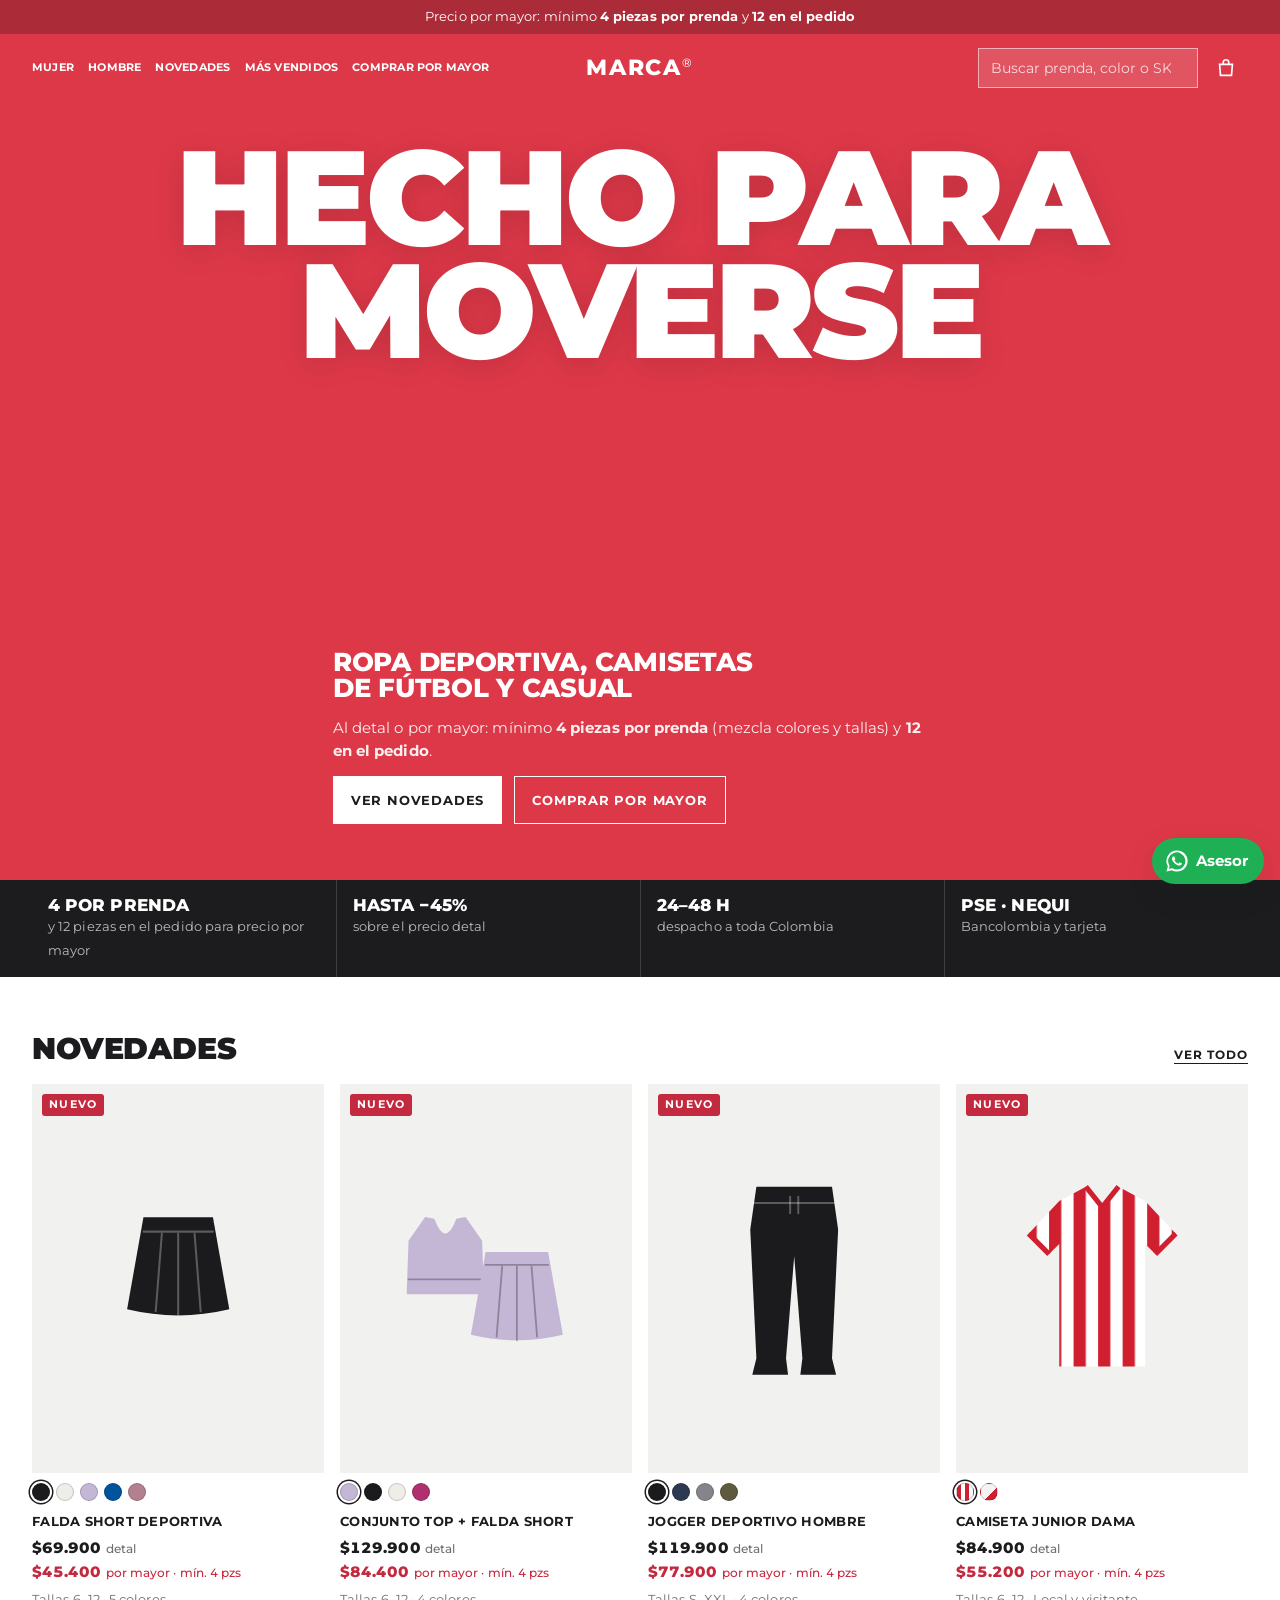
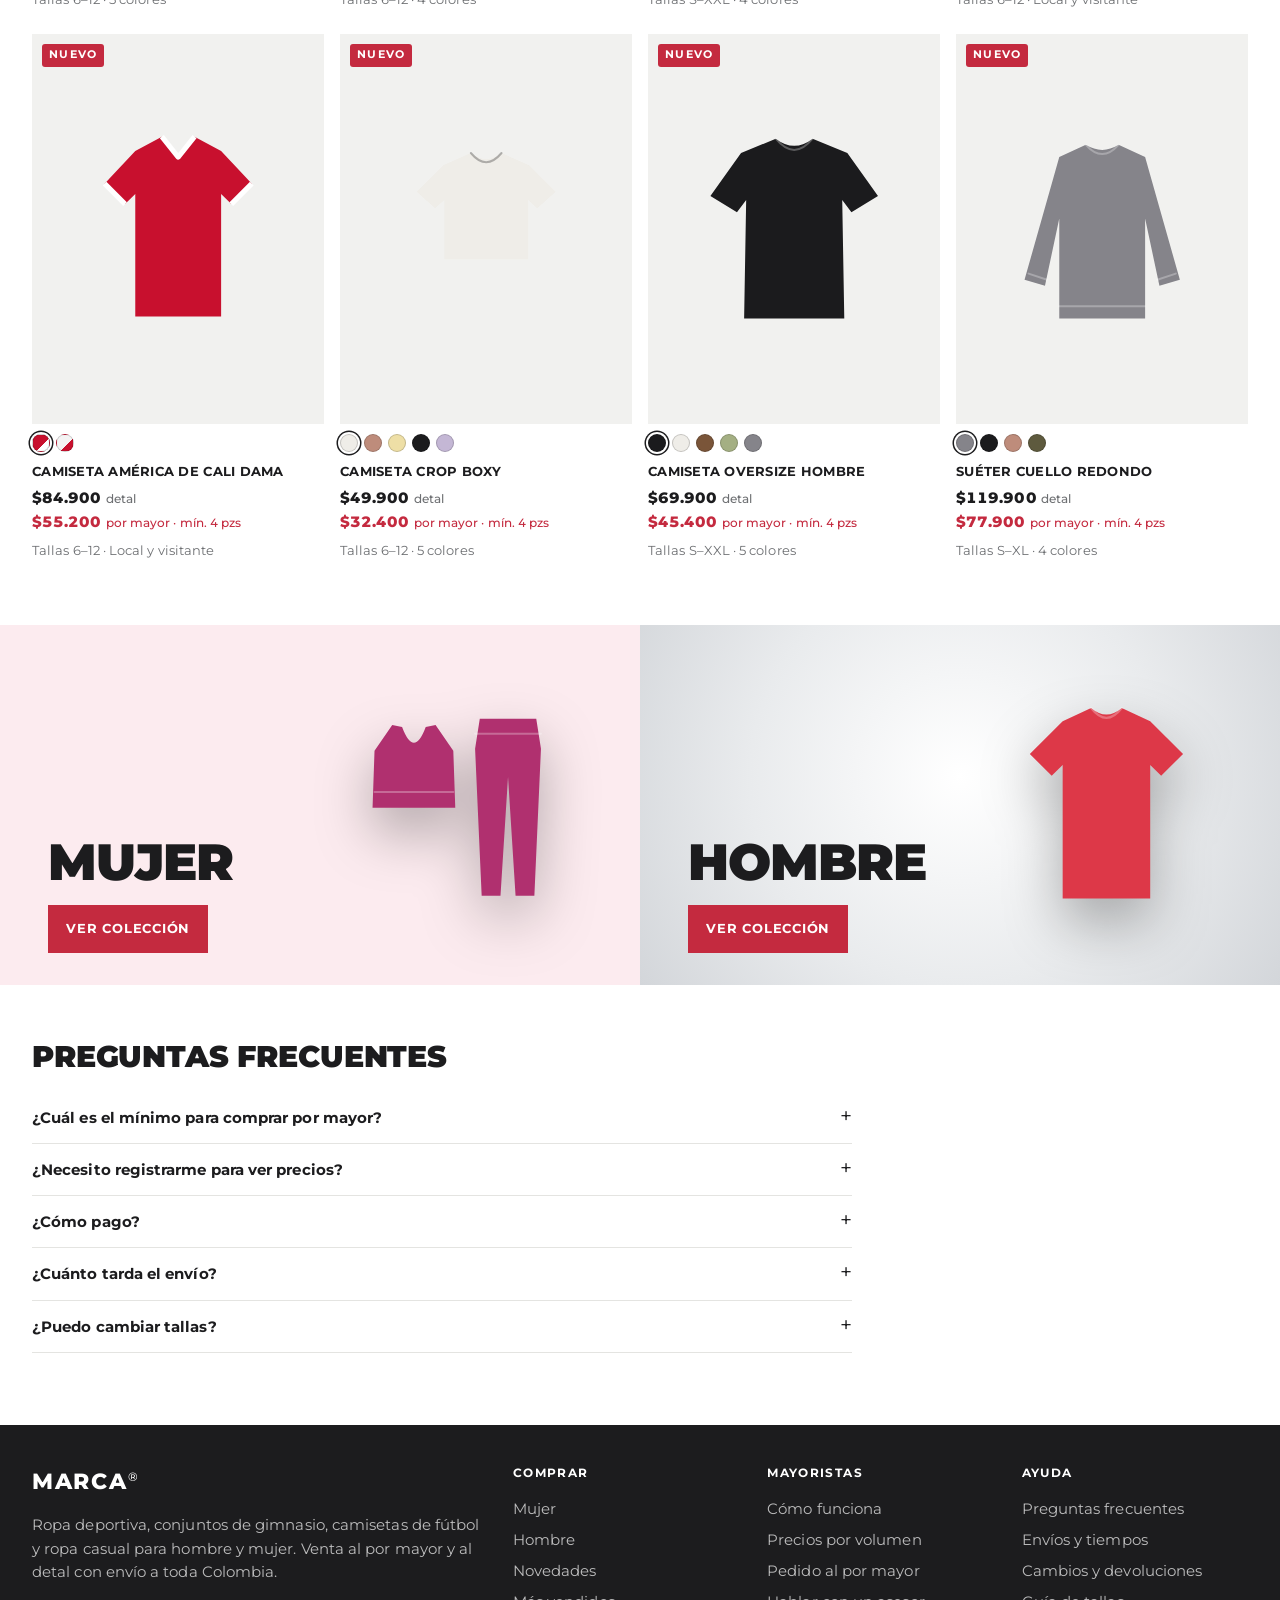
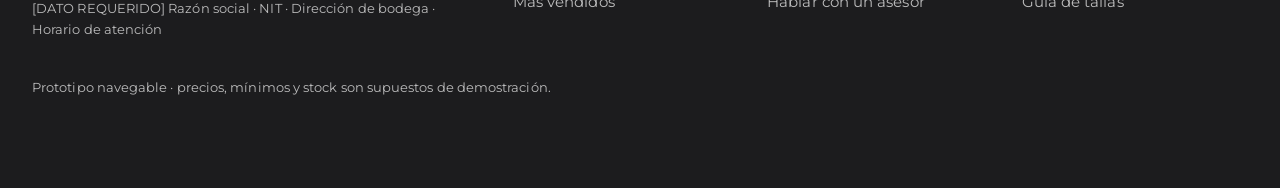
==== commit 045abbd9: "Regla por mayor: mínimo 4 piezas de la misma prenda - Una prenda cuenta para el precio por mayor sol" ====
--- a/index.html
+++ b/index.html
@@ -4,7 +4,7 @@
   <meta charset="utf-8" />
   <meta name="viewport" content="width=device-width, initial-scale=1, viewport-fit=cover" />
   <title>MARCA · Ropa deportiva, fútbol y casual al por mayor y al detal</title>
-  <meta name="description" content="Ropa deportiva, conjuntos de gimnasio, camisetas de fútbol de equipos colombianos y ropa casual para hombre y mujer. Precio por mayor desde 12 piezas mezclando referencias, tallas y colores. Envío a toda Colombia." />
+  <meta name="description" content="Ropa deportiva, conjuntos de gimnasio, camisetas de fútbol de equipos colombianos y ropa casual para hombre y mujer. Precio por mayor con mínimo 4 piezas por prenda y 12 en el pedido. Envío a toda Colombia." />
   <link rel="preconnect" href="https://fonts.googleapis.com" />
   <link rel="preconnect" href="https://fonts.gstatic.com" crossorigin />
   <link rel="stylesheet" href="https://fonts.googleapis.com/css2?family=Montserrat:wght@400..900&family=IBM+Plex+Mono:wght@500&display=swap" />
@@ -19,7 +19,7 @@
       <p class="hero-word" aria-hidden="true"><span>HECHO PARA</span><span>MOVERSE</span></p>
       <div class="hero-copy wrap">
         <h1>Ropa deportiva, camisetas de fútbol y casual</h1>
-        <p>Al detal o por mayor desde <b>12 piezas</b>, mezclando referencias, tallas y colores.</p>
+        <p>Al detal o por mayor: mínimo <b>4 piezas por prenda</b> (mezcla colores y tallas) y <b>12 en el pedido</b>.</p>
         <div class="hero-cta">
           <a class="btn light" href="catalogo.html?tag=nuevo">Ver novedades</a>
           <a class="btn outline-light" href="mayoristas.html">Comprar por mayor</a>
@@ -29,7 +29,7 @@
 
     <div class="facts-band">
       <div class="wrap facts">
-        <div class="fact"><b>12 piezas</b><span>para precio por mayor</span></div>
+        <div class="fact"><b>4 por prenda</b><span>y 12 piezas en el pedido para precio por mayor</span></div>
         <div class="fact"><b>Hasta −45%</b><span>sobre el precio detal</span></div>
         <div class="fact"><b>24–48 h</b><span>despacho a toda Colombia</span></div>
         <div class="fact"><b>PSE · Nequi</b><span>Bancolombia y tarjeta</span></div>
@@ -62,7 +62,7 @@
     <section class="wrap section">
       <div class="section-h"><h2>Preguntas frecuentes</h2></div>
       <div class="faq">
-        <details><summary>¿Cuál es el mínimo para comprar por mayor?</summary><p>12 piezas en total. Puedes mezclar referencias, tallas y colores; no hay mínimo por referencia. Con menos de 12 piezas compras al detal.</p></details>
+        <details><summary>¿Cuál es el mínimo para comprar por mayor?</summary><p>Mínimo 4 piezas de cada prenda (puedes mezclar colores y tallas de esa prenda) y 12 piezas en todo el pedido. Ejemplo: 4 leggings + 4 tops + 4 camisetas. Si una prenda no llega a 4, esa prenda se cobra al detal.</p></details>
         <details><summary>¿Necesito registrarme para ver precios?</summary><p>No. Cada prenda muestra los dos precios. Solo te pedimos datos al pagar.</p></details>
         <details><summary>¿Cómo pago?</summary><p>PSE, Nequi, Bancolombia y tarjeta de crédito a través de la pasarela de pago. Para pedidos de distribuidor también transferencia con factura.</p></details>
         <details><summary>¿Cuánto tarda el envío?</summary><p>Despachamos en 24–48 horas hábiles. Ciudades principales: 1–3 días. Resto del país: 2–5 días. Envío gratis desde 36 piezas.</p></details>
--- a/assets/css/styles.css
+++ b/assets/css/styles.css
@@ -672,3 +672,60 @@
   .collections .collection, .collections .collection-copy { min-height: 240px; }
   .collections .collection-art .garment { width: min(34%, 150px); }
 }
+
+/* Compra por mayor paso a paso (ficha de producto y "Pedido por mayor") */
+.wp { display: grid; gap: 14px; }
+.wp-step { display: flex; align-items: center; gap: 10px; margin: 6px 0 0; font-weight: 700; font-size: .95rem; }
+.wp-n { display: inline-grid; place-items: center; width: 26px; height: 26px; border-radius: 50%; background: var(--ink); color: #fff; font-size: .8rem; font-weight: 800; flex: none; }
+.wp-colors { display: flex; flex-wrap: wrap; gap: 8px; }
+.wp-color { position: relative; display: inline-flex; align-items: center; gap: 8px; min-height: 44px; padding: 0 14px; border: 1.5px solid var(--line); background: var(--card); font-weight: 600; font-size: .88rem; }
+.wp-color:hover { border-color: var(--ink); }
+.wp-color.on { border-color: var(--ink); box-shadow: inset 0 0 0 1px var(--ink); }
+.wp-color .sw { width: 18px; height: 18px; }
+.wp-badge { position: absolute; top: -9px; right: -9px; min-width: 22px; height: 22px; padding: 0 6px; border-radius: 11px; background: var(--b2b); color: #fff; font-size: .72rem; display: grid; place-items: center; }
+.wp-sizes { display: grid; grid-template-columns: repeat(auto-fill, minmax(118px, 1fr)); gap: 10px; }
+.wp-size { display: grid; justify-items: center; gap: 6px; padding: 12px 8px 8px; border: 1.5px solid var(--line); background: var(--card); }
+.wp-size.has { border-color: var(--b2b); background: var(--b2b-soft); }
+.wp-size.out { opacity: .5; }
+.wp-s { font-weight: 800; font-size: 1.05rem; }
+.wp-size small { font-size: .7rem; color: var(--warn); min-height: 1em; }
+.wp-size.out small { color: var(--muted); }
+.stepper { display: inline-flex; align-items: stretch; border: 1px solid var(--line); background: #fff; }
+.stepper button { width: 36px; height: 38px; border: 0; background: none; font-size: 1.2rem; line-height: 1; }
+.stepper button:disabled { opacity: .3; cursor: default; }
+.stepper button:not(:disabled):hover { background: var(--paper-2); }
+.stepper input { width: 40px; border: 0; border-inline: 1px solid var(--line); text-align: center; font-weight: 700; font-variant-numeric: tabular-nums; -moz-appearance: textfield; }
+.stepper input::-webkit-outer-spin-button, .stepper input::-webkit-inner-spin-button { -webkit-appearance: none; margin: 0; }
+.wp-curve { justify-self: start; font-size: .88rem; }
+.wp-summary { display: grid; gap: 6px; }
+.wp-line { display: flex; justify-content: space-between; align-items: center; gap: 12px; padding: 8px 0; border-bottom: 1px solid var(--line); font-size: .88rem; }
+.wp-line .sw { width: 12px; height: 12px; margin-right: 6px; vertical-align: -1px; }
+.wp-total { display: flex; justify-content: space-between; align-items: baseline; font-size: 1rem; font-variant-numeric: tabular-nums; }
+.wp-total b { font-size: 1.3rem; }
+.wp-add:disabled { opacity: .45; cursor: default; transform: none; }
+
+/* Barra de progreso con las metas escritas debajo */
+.track-labels { position: relative; height: 16px; font-size: .68rem; font-weight: 700; color: var(--muted); }
+.track-labels span { position: absolute; top: 2px; transform: translateX(-50%); white-space: nowrap; }
+.track-labels span:last-child { transform: translateX(-100%); }
+.track-labels span.ok { color: var(--b2b); }
+.meter { padding-bottom: 10px; }
+
+/* Lista "Pedido por mayor": cada prenda se abre para elegir tallas */
+.quick-item { padding: 0; }
+.quick-row { display: grid; grid-template-columns: 56px 1fr auto auto auto; align-items: center; gap: 16px; width: 100%; padding: 10px 14px; border: 0; background: none; text-align: left; }
+.quick-img { display: grid; place-items: center; width: 56px; aspect-ratio: 1; background: var(--paper-2); padding: 6px; }
+.quick-name { display: grid; gap: 2px; }
+.quick-price { display: grid; justify-items: end; }
+.quick-in { font-size: .8rem; font-weight: 700; color: var(--b2b); }
+.quick-body { padding: 4px 14px 18px; border-top: 1px solid var(--line); }
+@media (max-width: 640px) {
+  .quick-row { grid-template-columns: 48px 1fr auto; gap: 10px; }
+  .quick-in { grid-column: 2 / 3; }
+  .quick-row .btn { grid-column: 3; grid-row: 1 / 3; }
+}
+
+/* Avisos de la regla "mínimo 4 piezas por prenda" */
+.wp-rule { margin: 0; padding: 10px 12px; background: var(--paper-2); font-size: .86rem; }
+.wp-rule.ok { background: #EAF4EE; color: var(--ok); font-weight: 600; }
+.line-rule { margin: 2px 0 0; font-size: .78rem; color: var(--b2b); font-weight: 600; }
